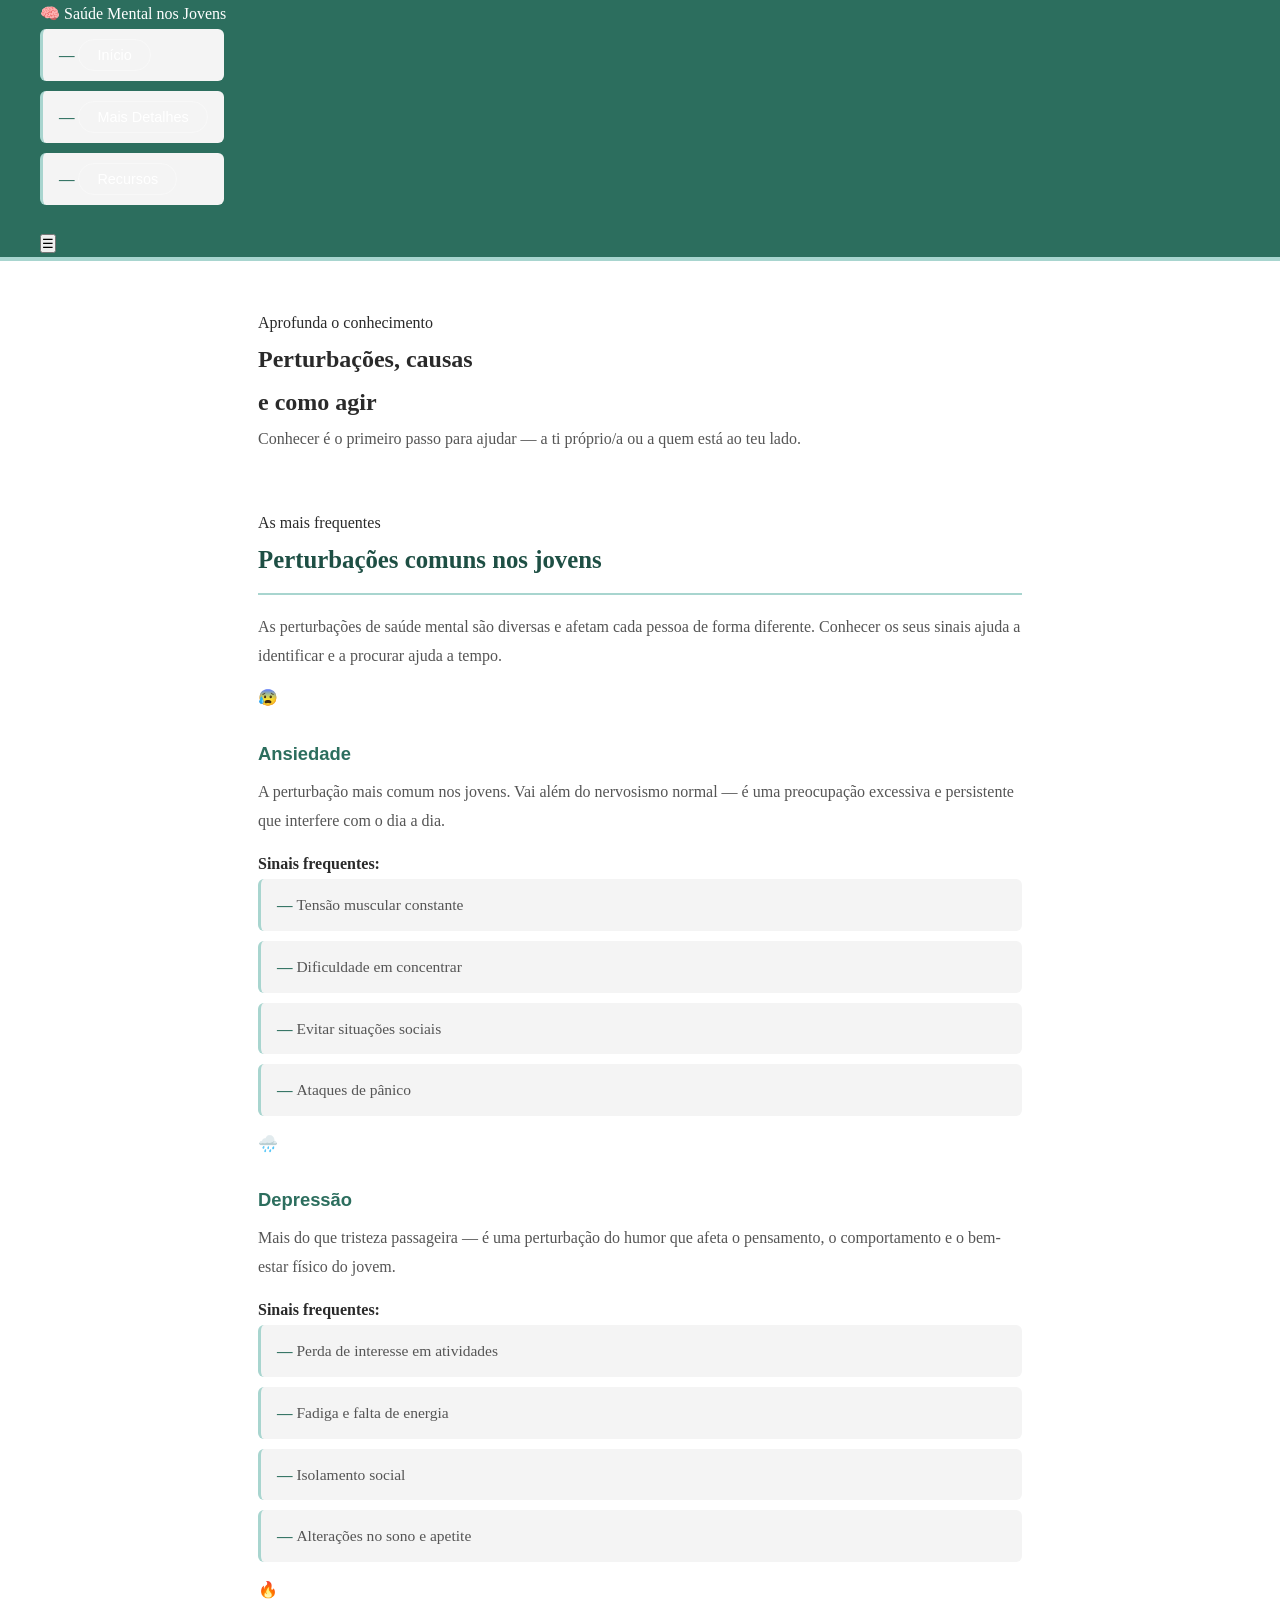
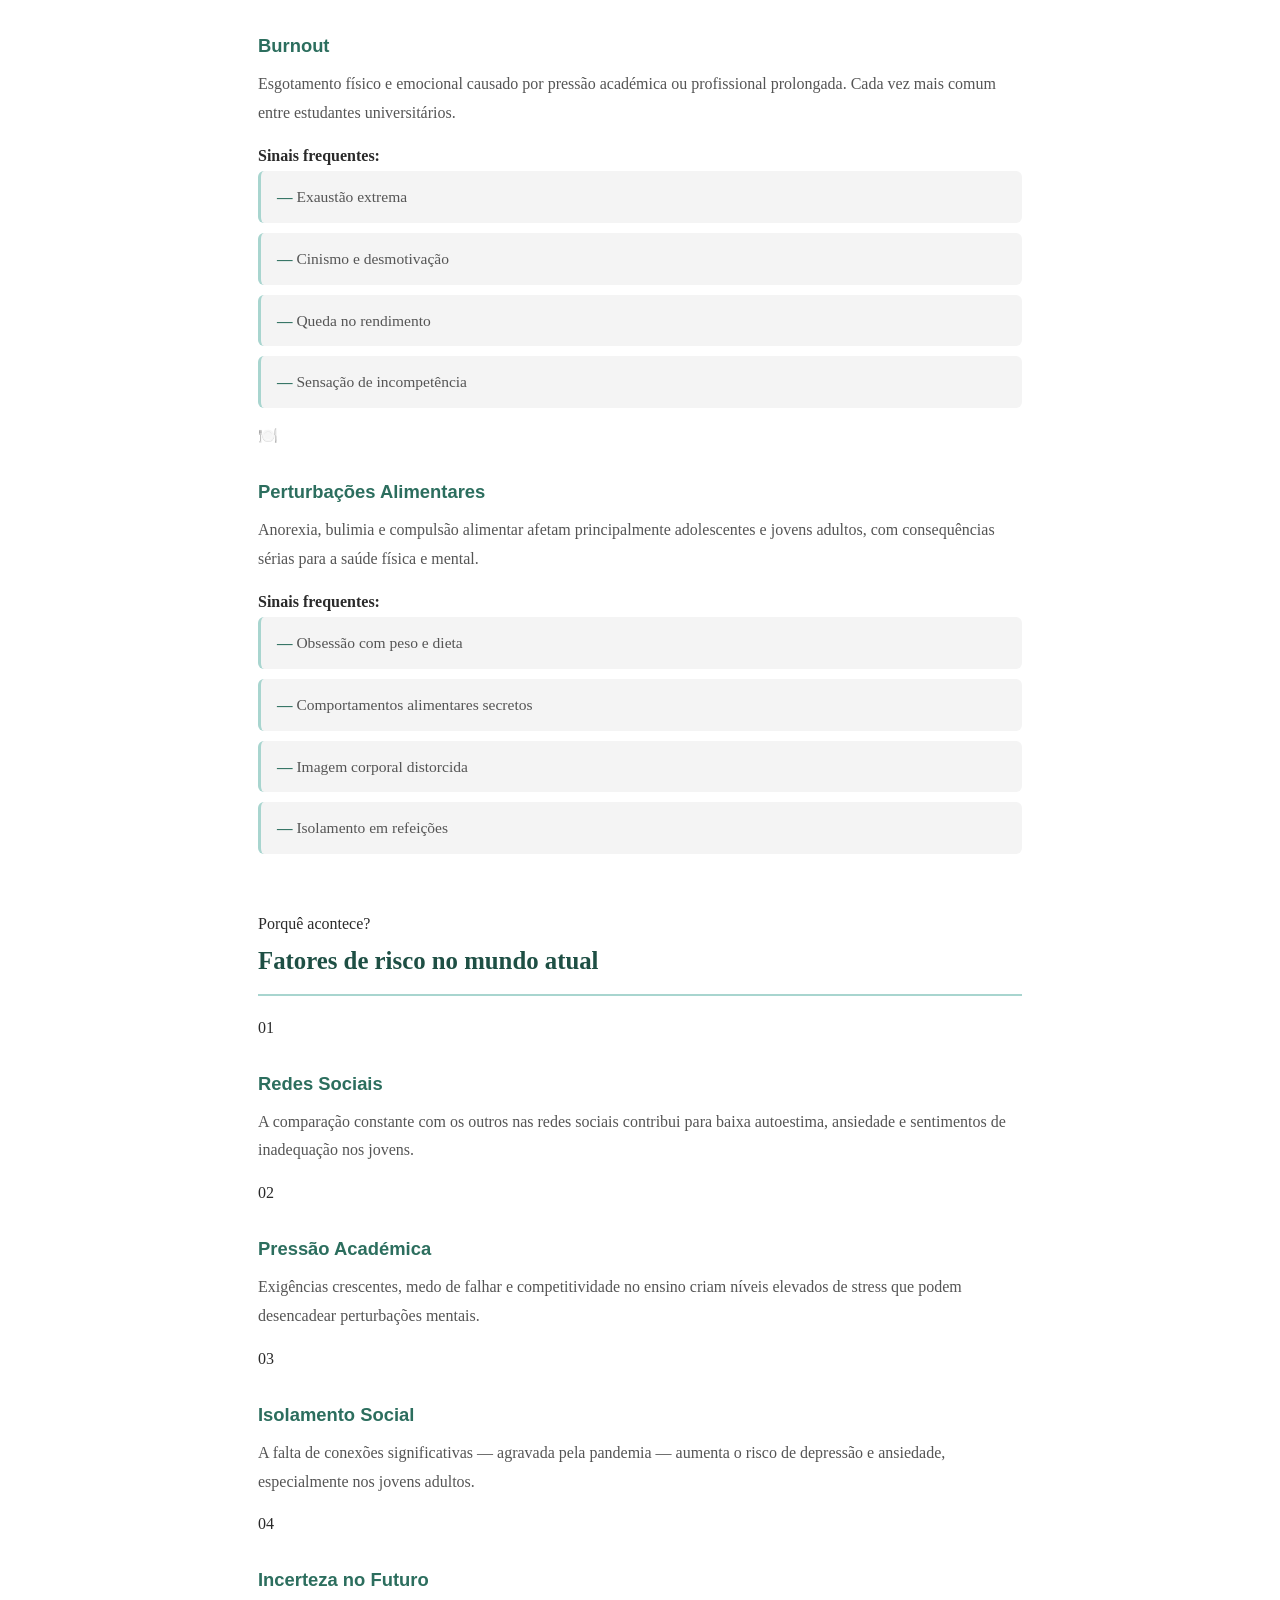
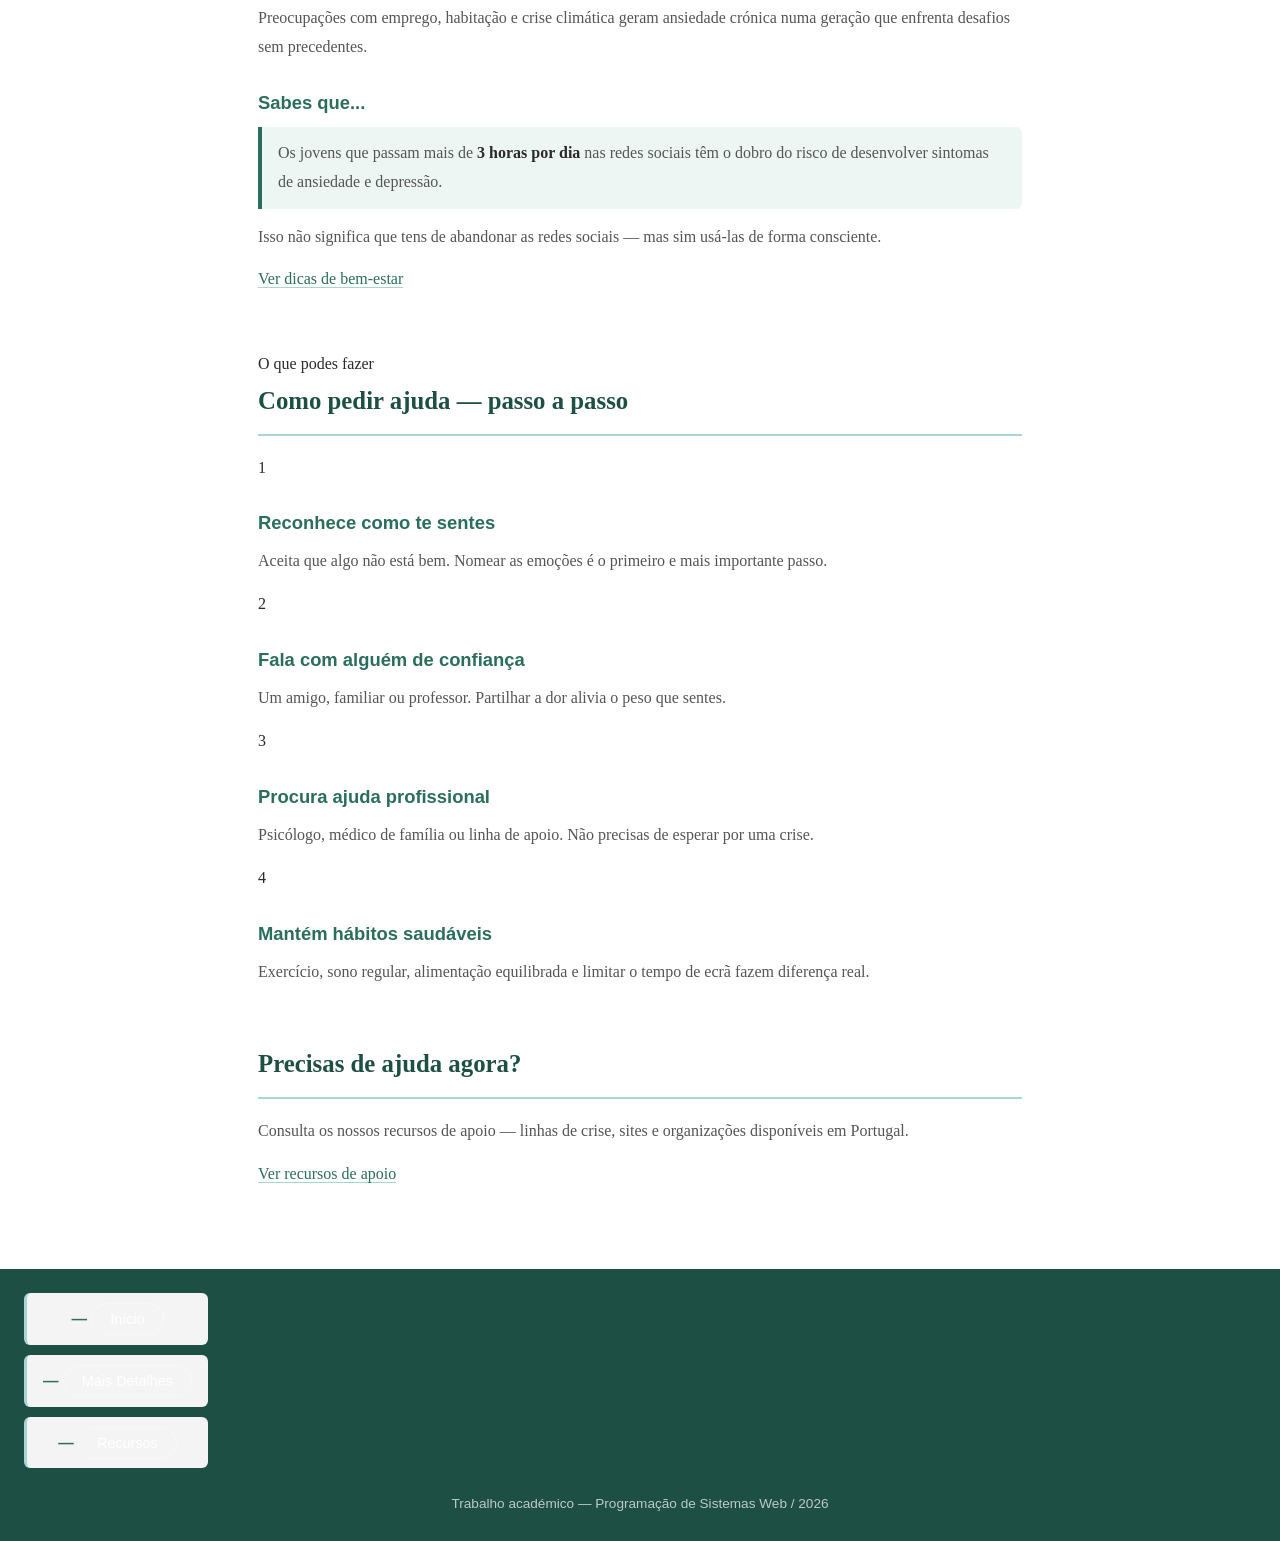
==== detalhes.html @ 5f9db258 "detalhes.html" ====
<!DOCTYPE html>
<html lang="pt">
<head>
    <meta charset="UTF-8">
    <meta name="viewport" content="width=device-width, initial-scale=1.0">
    <title>Mais Detalhes | Mente em Foco</title>
    <link rel="stylesheet" href="style.css">
    <link href="https://fonts.googleapis.com/css2?family=Playfair+Display:wght@400;700;900&family=DM+Sans:wght@300;400;500;600&display=swap" rel="stylesheet">
</head>
<body>

    <!-- HEADER / NAV -->
    <header class="site-header">
        <div class="container nav-container">
            <div class="logo">
                <span class="logo-text">🧠 Saúde Mental nos Jovens</span>
            </div>
            <nav aria-label="Navegação principal">
                <ul class="nav-links">
                    <li><a href="index.html">Início</a></li>
                    <li><a href="detalhes.html" class="active">Mais Detalhes</a></li>
                    <li><a href="recursos.html">Recursos</a></li>
                </ul>
            </nav>
            <button class="menu-toggle" aria-label="Abrir menu" onclick="toggleMenu()">☰</button>
        </div>
    </header>

    <main>

        <!-- PAGE HERO -->
        <section class="page-hero" aria-label="Cabeçalho da página">
            <div class="container">
                <span class="section-label light">Aprofunda o conhecimento</span>
                <h1>Perturbações, causas<br>e como agir</h1>
                <p class="page-hero-sub">Conhecer é o primeiro passo para ajudar — a ti próprio/a ou a quem está ao teu lado.</p>
            </div>
        </section>

        <!-- PERTURBAÇÕES MAIS COMUNS -->
        <section class="section-disturbios" aria-labelledby="dist-title">
            <div class="container">
                <span class="section-label">As mais frequentes</span>
                <h2 id="dist-title">Perturbações comuns nos jovens</h2>
                <p class="section-intro-text">
                    As perturbações de saúde mental são diversas e afetam cada pessoa de forma diferente. 
                    Conhecer os seus sinais ajuda a identificar e a procurar ajuda a tempo.
                </p>

                <!-- Grid de perturbações -->
                <div class="disturbios-grid">

                    <article class="disturbio-card" aria-label="Ansiedade">
                        <div class="disturbio-icon">😰</div>
                        <h3>Ansiedade</h3>
                        <p>
                            A perturbação mais comum nos jovens. Vai além do nervosismo normal — é uma preocupação 
                            excessiva e persistente que interfere com o dia a dia.
                        </p>
                        <div class="sinais">
                            <strong>Sinais frequentes:</strong>
                            <ul>
                                <li>Tensão muscular constante</li>
                                <li>Dificuldade em concentrar</li>
                                <li>Evitar situações sociais</li>
                                <li>Ataques de pânico</li>
                            </ul>
                        </div>
                    </article>

                    <article class="disturbio-card" aria-label="Depressão">
                        <div class="disturbio-icon">🌧️</div>
                        <h3>Depressão</h3>
                        <p>
                            Mais do que tristeza passageira — é uma perturbação do humor que afeta o pensamento, 
                            o comportamento e o bem-estar físico do jovem.
                        </p>
                        <div class="sinais">
                            <strong>Sinais frequentes:</strong>
                            <ul>
                                <li>Perda de interesse em atividades</li>
                                <li>Fadiga e falta de energia</li>
                                <li>Isolamento social</li>
                                <li>Alterações no sono e apetite</li>
                            </ul>
                        </div>
                    </article>

                    <article class="disturbio-card" aria-label="Burnout">
                        <div class="disturbio-icon">🔥</div>
                        <h3>Burnout</h3>
                        <p>
                            Esgotamento físico e emocional causado por pressão académica ou profissional prolongada. 
                            Cada vez mais comum entre estudantes universitários.
                        </p>
                        <div class="sinais">
                            <strong>Sinais frequentes:</strong>
                            <ul>
                                <li>Exaustão extrema</li>
                                <li>Cinismo e desmotivação</li>
                                <li>Queda no rendimento</li>
                                <li>Sensação de incompetência</li>
                            </ul>
                        </div>
                    </article>

                    <article class="disturbio-card" aria-label="Perturbação Alimentar">
                        <div class="disturbio-icon">🍽️</div>
                        <h3>Perturbações Alimentares</h3>
                        <p>
                            Anorexia, bulimia e compulsão alimentar afetam principalmente adolescentes e jovens adultos, 
                            com consequências sérias para a saúde física e mental.
                        </p>
                        <div class="sinais">
                            <strong>Sinais frequentes:</strong>
                            <ul>
                                <li>Obsessão com peso e dieta</li>
                                <li>Comportamentos alimentares secretos</li>
                                <li>Imagem corporal distorcida</li>
                                <li>Isolamento em refeições</li>
                            </ul>
                        </div>
                    </article>

                </div>
            </div>
        </section>

        <!-- FATORES DE RISCO -->
        <section class="section-fatores" aria-labelledby="fat-title">
            <div class="container">
                <span class="section-label">Porquê acontece?</span>
                <h2 id="fat-title">Fatores de risco no mundo atual</h2>
                <div class="fatores-layout">

                    <!-- Lista de fatores -->
                    <div class="fatores-lista">
                        <div class="fator-item">
                            <span class="fator-num">01</span>
                            <div>
                                <h3>Redes Sociais</h3>
                                <p>A comparação constante com os outros nas redes sociais contribui para baixa autoestima, 
                                ansiedade e sentimentos de inadequação nos jovens.</p>
                            </div>
                        </div>
                        <div class="fator-item">
                            <span class="fator-num">02</span>
                            <div>
                                <h3>Pressão Académica</h3>
                                <p>Exigências crescentes, medo de falhar e competitividade no ensino criam níveis elevados 
                                de stress que podem desencadear perturbações mentais.</p>
                            </div>
                        </div>
                        <div class="fator-item">
                            <span class="fator-num">03</span>
                            <div>
                                <h3>Isolamento Social</h3>
                                <p>A falta de conexões significativas — agravada pela pandemia — aumenta o risco de 
                                depressão e ansiedade, especialmente nos jovens adultos.</p>
                            </div>
                        </div>
                        <div class="fator-item">
                            <span class="fator-num">04</span>
                            <div>
                                <h3>Incerteza no Futuro</h3>
                                <p>Preocupações com emprego, habitação e crise climática geram ansiedade crónica 
                                numa geração que enfrenta desafios sem precedentes.</p>
                            </div>
                        </div>
                    </div>

                    <!-- Caixa de destaque -->
                    <aside class="fatores-aside">
                        <h3>Sabes que...</h3>
                        <p>Os jovens que passam mais de <strong>3 horas por dia</strong> nas redes sociais têm o 
                        dobro do risco de desenvolver sintomas de ansiedade e depressão.</p>
                        <p>Isso não significa que tens de abandonar as redes sociais — mas sim usá-las de forma consciente.</p>
                        <a href="recursos.html" class="btn btn-primary">Ver dicas de bem-estar</a>
                    </aside>

                </div>
            </div>
        </section>

        <!-- COMO PEDIR AJUDA -->
        <section class="section-ajuda" aria-labelledby="ajuda-title">
            <div class="container">
                <span class="section-label light">O que podes fazer</span>
                <h2 id="ajuda-title">Como pedir ajuda — passo a passo</h2>
                <div class="passos-grid">
                    <div class="passo">
                        <span class="passo-num">1</span>
                        <h3>Reconhece como te sentes</h3>
                        <p>Aceita que algo não está bem. Nomear as emoções é o primeiro e mais importante passo.</p>
                    </div>
                    <div class="passo">
                        <span class="passo-num">2</span>
                        <h3>Fala com alguém de confiança</h3>
                        <p>Um amigo, familiar ou professor. Partilhar a dor alivia o peso que sentes.</p>
                    </div>
                    <div class="passo">
                        <span class="passo-num">3</span>
                        <h3>Procura ajuda profissional</h3>
                        <p>Psicólogo, médico de família ou linha de apoio. Não precisas de esperar por uma crise.</p>
                    </div>
                    <div class="passo">
                        <span class="passo-num">4</span>
                        <h3>Mantém hábitos saudáveis</h3>
                        <p>Exercício, sono regular, alimentação equilibrada e limitar o tempo de ecrã fazem diferença real.</p>
                    </div>
                </div>
            </div>
        </section>

        <!-- CTA -->
        <section class="section-cta" aria-label="Chamada à ação">
            <div class="container cta-content">
                <h2>Precisas de ajuda agora?</h2>
                <p>Consulta os nossos recursos de apoio — linhas de crise, sites e organizações disponíveis em Portugal.</p>
                <a href="recursos.html" class="btn btn-primary">Ver recursos de apoio</a>
            </div>
        </section>

    </main>

    <!-- FOOTER -->
    <footer class="site-footer">
        <div class="container footer-inner">
            <nav aria-label="Links do rodapé">
                <ul class="footer-links">
                    <li><a href="index.html">Início</a></li>
                    <li><a href="detalhes.html">Mais Detalhes</a></li>
                    <li><a href="recursos.html">Recursos</a></li>
                </ul>
            </nav>
            <p class="footer-note">Trabalho académico — Programação de Sistemas Web / 2026</p>
        </div>
    </footer>

    <script>
        function toggleMenu() {
            const nav = document.querySelector('.nav-links');
            nav.classList.toggle('open');
        }
    </script>

</body>
</html>
---- style.css ----
/* Saúde Mental nos Jovens — style.css */

/* Variáveis de cor */
:root {
    --verde: #2c6e5e;
    --verde-escuro: #1e4f44;
    --verde-claro: #a8d5cf;
    --verde-fundo: #eef6f4;
    --texto: #2a2a2a;
    --texto-suave: #555555;
    --branco: #ffffff;
    --cinza-claro: #f4f4f4;
    --borda: #d8ebe8;
}

/* Reset básico */
* {
    margin: 0;
    padding: 0;
    box-sizing: border-box;
}

body {
    font-family: Georgia, 'Times New Roman', serif;
    font-size: 16px;
    line-height: 1.8;
    color: var(--texto);
    background-color: var(--branco);
}

/* ---- HEADER ---- */
header {
    background-color: var(--verde);
    color: var(--branco);
    padding: 0 40px;
    border-bottom: 4px solid var(--verde-claro);
    display: flex;
    align-items: center;
    justify-content: space-between;
    min-height: 68px;
}

.nav-logo {
    font-size: 1.25rem;
    font-weight: bold;
    letter-spacing: -0.3px;
    color: var(--branco);
}

/* Navegação */
nav {
    display: flex;
    gap: 6px;
    flex-wrap: wrap;
}

nav a {
    color: var(--branco);
    text-decoration: none;
    font-family: Arial, sans-serif;
    font-size: 0.9rem;
    padding: 7px 18px;
    border-radius: 20px;
    border: 1px solid rgba(255, 255, 255, 0.35);
    transition: background-color 0.2s, border-color 0.2s;
}

nav a:hover {
    background-color: rgba(255, 255, 255, 0.2);
    border-color: rgba(255, 255, 255, 0.7);
}

nav a.ativo {
    background-color: rgba(255, 255, 255, 0.25);
    border-color: rgba(255, 255, 255, 0.8);
    font-weight: bold;
}

/* ---- MAIN ---- */
main {
    max-width: 820px;
    margin: 48px auto;
    padding: 0 28px;
}

/* ---- SECÇÕES ---- */
section {
    margin-bottom: 56px;
}

section h2 {
    font-size: 1.55rem;
    color: var(--verde-escuro);
    margin-bottom: 18px;
    padding-bottom: 10px;
    border-bottom: 2px solid var(--verde-claro);
}

section h3 {
    font-size: 1.15rem;
    color: var(--verde);
    margin-top: 24px;
    margin-bottom: 8px;
    font-family: Arial, sans-serif;
}

section p {
    margin-bottom: 14px;
    color: var(--texto-suave);
}

section p strong {
    color: var(--texto);
}

/* Caixa de destaque para parágrafos com estatísticas */
section p:has(strong) {
    background-color: var(--verde-fundo);
    border-left: 4px solid var(--verde);
    padding: 12px 16px;
    border-radius: 0 6px 6px 0;
}

/* Listas */
ul, ol {
    margin-left: 0;
    margin-bottom: 14px;
    padding-left: 0;
    list-style: none;
}

ul li, ol li {
    margin-bottom: 10px;
    color: var(--texto-suave);
    padding: 12px 16px;
    background-color: var(--cinza-claro);
    border-radius: 6px;
    border-left: 3px solid var(--verde-claro);
    font-size: 0.97rem;
}

ol {
    counter-reset: lista;
}

ol li {
    counter-increment: lista;
    border-left-color: var(--verde);
}

ol li::before {
    content: counter(lista) ".";
    font-weight: bold;
    color: var(--verde);
    margin-right: 8px;
    font-family: Arial, sans-serif;
}

ul li::before {
    content: "— ";
    color: var(--verde);
    font-weight: bold;
}

/* Links */
a {
    color: var(--verde);
    text-decoration: none;
    border-bottom: 1px solid var(--verde-claro);
    transition: border-color 0.2s, color 0.2s;
}

a:hover {
    color: var(--verde-escuro);
    border-bottom-color: var(--verde);
}

/* ---- FOOTER ---- */
footer {
    background-color: var(--verde-escuro);
    color: rgba(255, 255, 255, 0.7);
    text-align: center;
    padding: 24px;
    font-family: Arial, sans-serif;
    font-size: 0.85rem;
    margin-top: 80px;
}

/* ---- RESPONSIVIDADE ---- */

@media (max-width: 768px) {
    header {
        padding: 24px 24px 20px;
    }
    header h1 {
        font-size: 1.5rem;
    }
    main {
        margin: 32px auto;
    }
    section h2 {
        font-size: 1.35rem;
    }
}

@media (max-width: 480px) {
    header {
        padding: 18px 16px;
    }
    header h1 {
        font-size: 1.3rem;
        margin-bottom: 12px;
    }
    nav a {
        font-size: 0.82rem;
        padding: 6px 12px;
    }
    main {
        padding: 0 16px;
        margin: 24px auto;
    }
    section h2 {
        font-size: 1.2rem;
    }
}
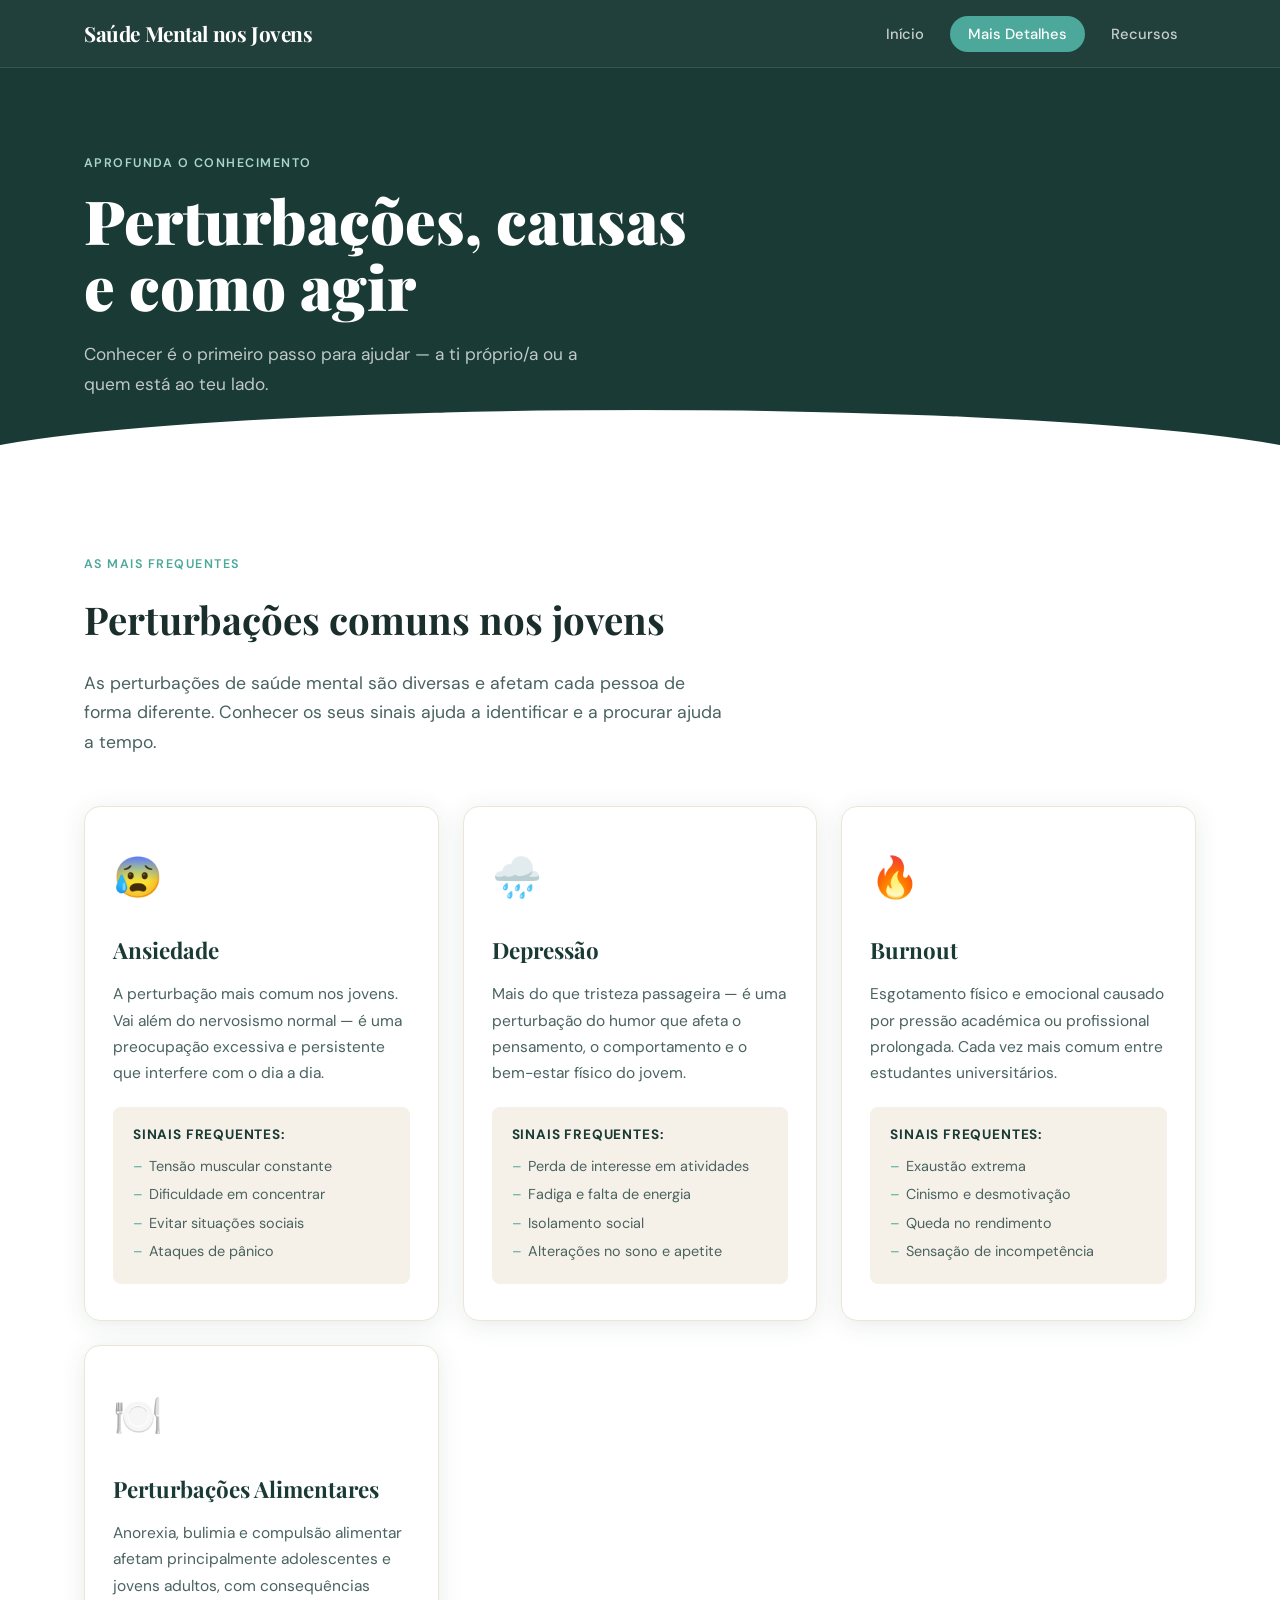
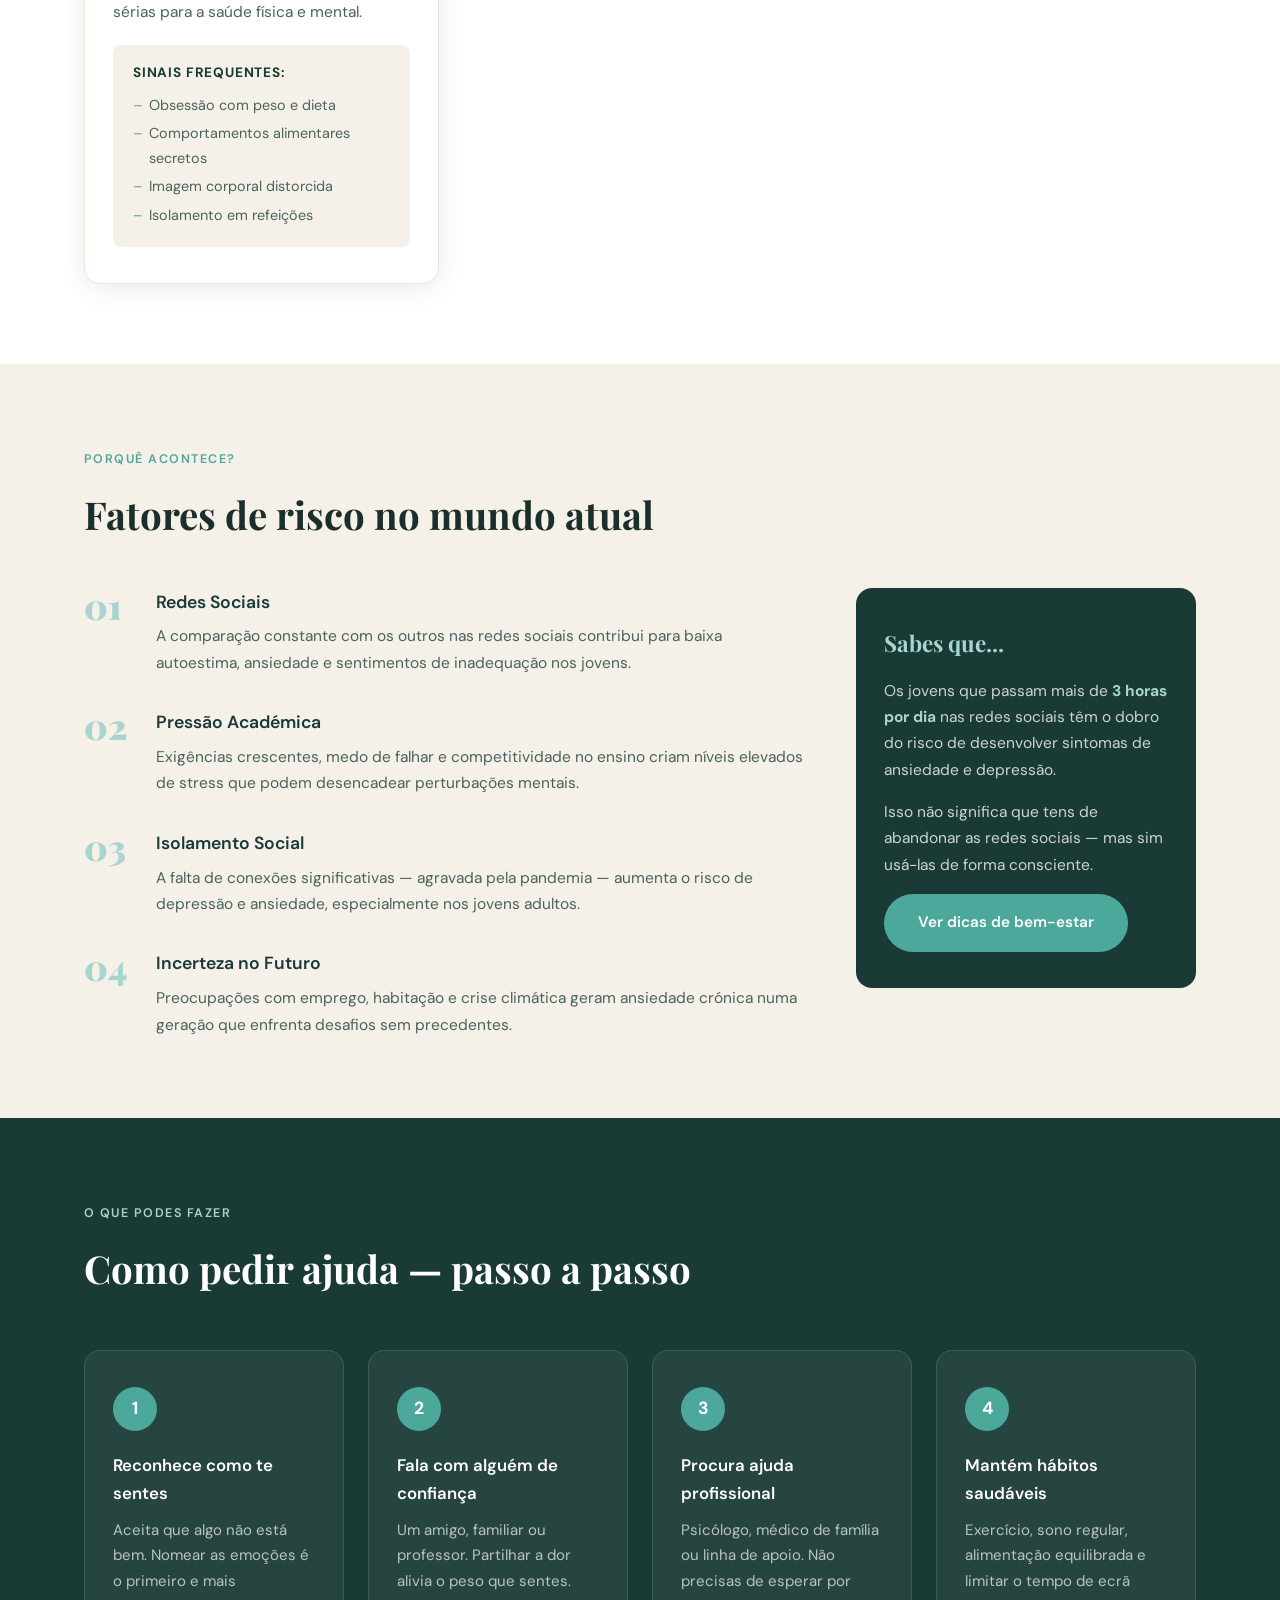
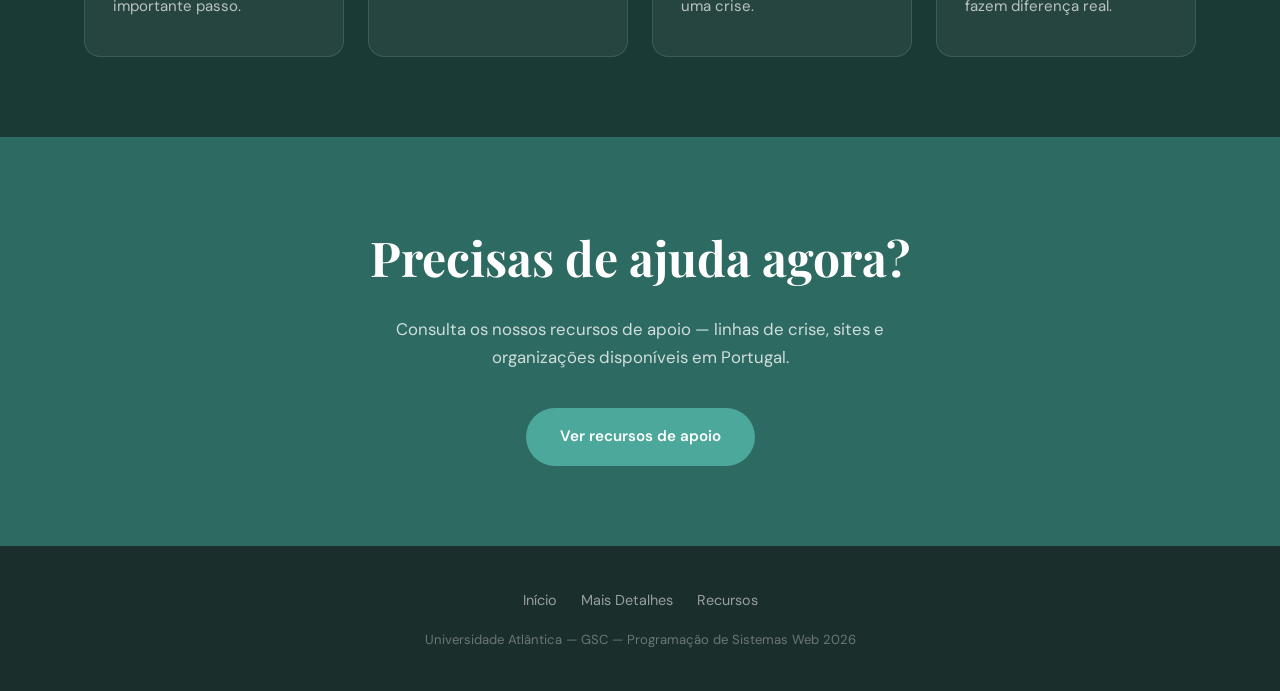
==== commit 43a6caeb: "detalhes.html" ====
--- a/detalhes.html
+++ b/detalhes.html
@@ -3,7 +3,7 @@
 <head>
     <meta charset="UTF-8">
     <meta name="viewport" content="width=device-width, initial-scale=1.0">
-    <title>Mais Detalhes | Mente em Foco</title>
+    <title>Mais Detalhes | Saúde Mental nos Jovens</title>
     <link rel="stylesheet" href="style.css">
     <link href="https://fonts.googleapis.com/css2?family=Playfair+Display:wght@400;700;900&family=DM+Sans:wght@300;400;500;600&display=swap" rel="stylesheet">
 </head>
@@ -13,7 +13,7 @@
     <header class="site-header">
         <div class="container nav-container">
             <div class="logo">
-                <span class="logo-text">🧠 Saúde Mental nos Jovens</span>
+                <span class="logo-text">Saúde Mental nos Jovens</span>
             </div>
             <nav aria-label="Navegação principal">
                 <ul class="nav-links">
@@ -53,10 +53,7 @@
                     <article class="disturbio-card" aria-label="Ansiedade">
                         <div class="disturbio-icon">😰</div>
                         <h3>Ansiedade</h3>
-                        <p>
-                            A perturbação mais comum nos jovens. Vai além do nervosismo normal — é uma preocupação 
-                            excessiva e persistente que interfere com o dia a dia.
-                        </p>
+                        <p>A perturbação mais comum nos jovens. Vai além do nervosismo normal — é uma preocupação excessiva e persistente que interfere com o dia a dia.</p>
                         <div class="sinais">
                             <strong>Sinais frequentes:</strong>
                             <ul>
@@ -71,10 +68,7 @@
                     <article class="disturbio-card" aria-label="Depressão">
                         <div class="disturbio-icon">🌧️</div>
                         <h3>Depressão</h3>
-                        <p>
-                            Mais do que tristeza passageira — é uma perturbação do humor que afeta o pensamento, 
-                            o comportamento e o bem-estar físico do jovem.
-                        </p>
+                        <p>Mais do que tristeza passageira — é uma perturbação do humor que afeta o pensamento, o comportamento e o bem-estar físico do jovem.</p>
                         <div class="sinais">
                             <strong>Sinais frequentes:</strong>
                             <ul>
@@ -89,10 +83,7 @@
                     <article class="disturbio-card" aria-label="Burnout">
                         <div class="disturbio-icon">🔥</div>
                         <h3>Burnout</h3>
-                        <p>
-                            Esgotamento físico e emocional causado por pressão académica ou profissional prolongada. 
-                            Cada vez mais comum entre estudantes universitários.
-                        </p>
+                        <p>Esgotamento físico e emocional causado por pressão académica ou profissional prolongada. Cada vez mais comum entre estudantes universitários.</p>
                         <div class="sinais">
                             <strong>Sinais frequentes:</strong>
                             <ul>
@@ -107,10 +98,7 @@
                     <article class="disturbio-card" aria-label="Perturbação Alimentar">
                         <div class="disturbio-icon">🍽️</div>
                         <h3>Perturbações Alimentares</h3>
-                        <p>
-                            Anorexia, bulimia e compulsão alimentar afetam principalmente adolescentes e jovens adultos, 
-                            com consequências sérias para a saúde física e mental.
-                        </p>
+                        <p>Anorexia, bulimia e compulsão alimentar afetam principalmente adolescentes e jovens adultos, com consequências sérias para a saúde física e mental.</p>
                         <div class="sinais">
                             <strong>Sinais frequentes:</strong>
                             <ul>
@@ -233,7 +221,7 @@
                     <li><a href="recursos.html">Recursos</a></li>
                 </ul>
             </nav>
-            <p class="footer-note">Trabalho académico — Programação de Sistemas Web / 2026</p>
+            <p class="footer-note">Universidade Atlântica — GSC — Programação de Sistemas Web 2026</p>
         </div>
     </footer>
 
--- a/style.css
+++ b/style.css
@@ -1,225 +1,1259 @@
-/* Saúde Mental nos Jovens — style.css */
-
-/* Variáveis de cor */
+/* ============================================
+   MENTE EM FOCO — style.css
+   Tema: Saúde Mental nos Jovens
+   Paleta: Verde-azulado escuro + bege cálido + verde menta
+   Tipografia: Playfair Display + DM Sans
+   ============================================ */
+
+/* ---- VARIÁVEIS CSS ---- */
 :root {
-    --verde: #2c6e5e;
-    --verde-escuro: #1e4f44;
-    --verde-claro: #a8d5cf;
-    --verde-fundo: #eef6f4;
-    --texto: #2a2a2a;
-    --texto-suave: #555555;
+    --verde-escuro: #1a3a35;
+    --verde-medio: #2d6a62;
+    --verde-claro: #4ca89a;
+    --menta: #a8d5cf;
+    --bege: #f5f0e8;
+    --bege-escuro: #ede6d8;
     --branco: #ffffff;
-    --cinza-claro: #f4f4f4;
-    --borda: #d8ebe8;
-}
-
-/* Reset básico */
-* {
+    --texto-escuro: #1a2e2c;
+    --texto-medio: #4a6360;
+    --texto-claro: #7a9e9b;
+    --urgente: #e85d4a;
+    --urgente-claro: #fff0ee;
+
+    --fonte-titulo: 'Playfair Display', Georgia, serif;
+    --fonte-corpo: 'DM Sans', sans-serif;
+
+    --sombra-card: 0 4px 24px rgba(26, 58, 53, 0.10);
+    --sombra-hover: 0 8px 40px rgba(26, 58, 53, 0.18);
+    --raio: 16px;
+    --raio-sm: 8px;
+
+    --max-width: 1160px;
+    --padding-section: 80px 0;
+}
+
+/* ---- RESET & BASE ---- */
+*, *::before, *::after {
+    box-sizing: border-box;
     margin: 0;
     padding: 0;
-    box-sizing: border-box;
+}
+
+html {
+    scroll-behavior: smooth;
 }
 
 body {
-    font-family: Georgia, 'Times New Roman', serif;
+    font-family: var(--fonte-corpo);
+    color: var(--texto-escuro);
+    background-color: var(--branco);
+    line-height: 1.7;
     font-size: 16px;
-    line-height: 1.8;
-    color: var(--texto);
-    background-color: var(--branco);
-}
-
-/* ---- HEADER ---- */
-header {
-    background-color: var(--verde);
-    color: var(--branco);
-    padding: 0 40px;
-    border-bottom: 4px solid var(--verde-claro);
+}
+
+img {
+    max-width: 100%;
+    display: block;
+}
+
+a {
+    color: inherit;
+    text-decoration: none;
+}
+
+ul {
+    list-style: none;
+}
+
+/* ---- UTILITÁRIOS ---- */
+.container {
+    max-width: var(--max-width);
+    margin: 0 auto;
+    padding: 0 24px;
+}
+
+.section-label {
+    display: inline-block;
+    font-size: 0.78rem;
+    font-weight: 600;
+    letter-spacing: 0.12em;
+    text-transform: uppercase;
+    color: var(--verde-claro);
+    margin-bottom: 12px;
+}
+
+.section-label.light {
+    color: var(--menta);
+}
+
+.section-label.urgente {
+    color: var(--urgente);
+}
+
+.section-intro-text {
+    font-size: 1.1rem;
+    color: var(--texto-medio);
+    max-width: 640px;
+    margin-bottom: 48px;
+}
+
+/* ---- BOTÕES ---- */
+.btn {
+    display: inline-block;
+    padding: 14px 32px;
+    border-radius: 50px;
+    font-family: var(--fonte-corpo);
+    font-size: 0.95rem;
+    font-weight: 600;
+    cursor: pointer;
+    transition: all 0.25s ease;
+    border: 2px solid transparent;
+}
+
+.btn-primary {
+    background: var(--verde-claro);
+    color: var(--branco);
+}
+
+.btn-primary:hover {
+    background: var(--verde-medio);
+    transform: translateY(-2px);
+    box-shadow: 0 6px 20px rgba(76, 168, 154, 0.35);
+}
+
+.btn-secondary {
+    background: rgba(255,255,255,0.15);
+    color: var(--branco);
+    border-color: rgba(255,255,255,0.5);
+    backdrop-filter: blur(8px);
+}
+
+.btn-secondary:hover {
+    background: rgba(255,255,255,0.25);
+    transform: translateY(-2px);
+}
+
+.btn-outline {
+    background: transparent;
+    color: var(--verde-escuro);
+    border-color: var(--verde-claro);
+}
+
+.btn-outline:hover {
+    background: var(--verde-claro);
+    color: var(--branco);
+    transform: translateY(-2px);
+}
+
+/* ============================================
+   HEADER & NAV
+   ============================================ */
+.site-header {
+    position: sticky;
+    top: 0;
+    z-index: 100;
+    background: rgba(26, 58, 53, 0.97);
+    backdrop-filter: blur(10px);
+    border-bottom: 1px solid rgba(168, 213, 207, 0.15);
+}
+
+.nav-container {
     display: flex;
     align-items: center;
     justify-content: space-between;
-    min-height: 68px;
-}
-
-.nav-logo {
-    font-size: 1.25rem;
-    font-weight: bold;
-    letter-spacing: -0.3px;
-    color: var(--branco);
+    padding-top: 16px;
+    padding-bottom: 16px;
+}
+
+.logo {
+    display: flex;
+    align-items: center;
+    gap: 10px;
+}
+
+.logo-text {
+    font-family: var(--fonte-titulo);
+    font-size: 1.3rem;
+    font-weight: 700;
+    color: var(--branco);
+    letter-spacing: -0.02em;
 }
 
 /* Navegação */
-nav {
-    display: flex;
-    gap: 6px;
+.nav-links {
+    display: flex;
+    gap: 8px;
+    align-items: center;
+}
+
+.nav-links a {
+    color: rgba(255,255,255,0.75);
+    font-size: 0.92rem;
+    font-weight: 500;
+    padding: 8px 18px;
+    border-radius: 50px;
+    transition: all 0.2s;
+}
+
+.nav-links a:hover,
+.nav-links a.active {
+    color: var(--branco);
+    background: rgba(76, 168, 154, 0.25);
+}
+
+.nav-links a.active {
+    background: var(--verde-claro);
+    color: var(--branco);
+}
+
+/* Menu toggle (mobile) */
+.menu-toggle {
+    display: none;
+    background: none;
+    border: none;
+    color: var(--branco);
+    font-size: 1.5rem;
+    cursor: pointer;
+}
+
+/* ============================================
+   HERO — PÁGINA INICIAL
+   ============================================ */
+.hero {
+    position: relative;
+    min-height: 92vh;
+    display: flex;
+    align-items: center;
+    overflow: hidden;
+    background: var(--verde-escuro);
+}
+
+/* Fundo com gradiente e padrão */
+.hero-bg {
+    position: absolute;
+    inset: 0;
+    background: var(--verde-escuro);
+}
+
+/* Forma decorativa */
+.hero-shape {
+    position: absolute;
+    right: -120px;
+    top: 50%;
+    transform: translateY(-50%);
+    width: 600px;
+    height: 600px;
+    border-radius: 50%;
+    border: 80px solid rgba(76, 168, 154, 0.12);
+    pointer-events: none;
+}
+
+.hero-content {
+    position: relative;
+    z-index: 2;
+    max-width: 680px;
+    padding-top: 60px;
+    padding-bottom: 60px;
+    animation: fadeInUp 0.8s ease both;
+}
+
+.hero-tag {
+    font-size: 0.82rem;
+    font-weight: 600;
+    letter-spacing: 0.12em;
+    text-transform: uppercase;
+    color: var(--menta);
+    margin-bottom: 20px;
+}
+
+.hero-title {
+    font-family: var(--fonte-titulo);
+    font-size: clamp(3rem, 7vw, 5.5rem);
+    font-weight: 900;
+    color: var(--branco);
+    line-height: 1.05;
+    margin-bottom: 24px;
+}
+
+.hero-title em {
+    font-style: italic;
+    color: var(--menta);
+}
+
+.hero-subtitle {
+    font-size: 1.15rem;
+    color: rgba(255,255,255,0.75);
+    max-width: 500px;
+    margin-bottom: 40px;
+    line-height: 1.7;
+}
+
+.hero-actions {
+    display: flex;
+    gap: 16px;
     flex-wrap: wrap;
 }
 
-nav a {
-    color: var(--branco);
-    text-decoration: none;
-    font-family: Arial, sans-serif;
+/* ============================================
+   PAGE HERO (detalhes & recursos)
+   ============================================ */
+.page-hero {
+    background: var(--verde-escuro);
+    padding: 80px 0 70px;
+    position: relative;
+    overflow: hidden;
+}
+
+.page-hero::after {
+    content: '';
+    position: absolute;
+    bottom: -1px;
+    left: 0;
+    right: 0;
+    height: 60px;
+    background: var(--branco);
+    clip-path: ellipse(55% 100% at 50% 100%);
+}
+
+.page-hero h1 {
+    font-family: var(--fonte-titulo);
+    font-size: clamp(2.2rem, 5vw, 3.8rem);
+    font-weight: 900;
+    color: var(--branco);
+    line-height: 1.1;
+    margin-bottom: 20px;
+    animation: fadeInUp 0.7s ease both;
+}
+
+.page-hero-sub {
+    font-size: 1.08rem;
+    color: rgba(255,255,255,0.72);
+    max-width: 540px;
+    animation: fadeInUp 0.7s 0.15s ease both;
+}
+
+/* ============================================
+   SECÇÃO — O QUE É
+   ============================================ */
+.section-intro {
+    padding: var(--padding-section);
+    background: var(--branco);
+}
+
+.two-col {
+    display: grid;
+    grid-template-columns: 1fr 360px;
+    gap: 64px;
+    align-items: center;
+}
+
+.col-text h2 {
+    font-family: var(--fonte-titulo);
+    font-size: clamp(1.8rem, 3vw, 2.6rem);
+    font-weight: 700;
+    line-height: 1.2;
+    margin-bottom: 20px;
+    color: var(--texto-escuro);
+}
+
+.col-text p {
+    color: var(--texto-medio);
+    margin-bottom: 16px;
+    font-size: 1.02rem;
+}
+
+/* Cartão de estatística */
+.stat-card {
+    background: var(--verde-escuro);
+    color: var(--branco);
+    border-radius: var(--raio);
+    padding: 48px 36px;
+    text-align: center;
+    position: relative;
+    overflow: hidden;
+}
+
+.stat-card::before {
+    content: '';
+    position: absolute;
+    top: -40px;
+    right: -40px;
+    width: 150px;
+    height: 150px;
+    border-radius: 50%;
+    background: rgba(76, 168, 154, 0.15);
+}
+
+.stat-number {
+    display: block;
+    font-family: var(--fonte-titulo);
+    font-size: 4.5rem;
+    font-weight: 900;
+    color: var(--menta);
+    line-height: 1;
+    margin-bottom: 12px;
+}
+
+.stat-desc {
+    display: block;
+    font-size: 1rem;
+    color: rgba(255,255,255,0.8);
+    margin-bottom: 16px;
+}
+
+.stat-source {
+    display: block;
+    font-size: 0.8rem;
+    color: var(--texto-claro);
+    font-style: italic;
+}
+
+/* ============================================
+   SECÇÃO — ESTATÍSTICAS
+   ============================================ */
+.section-stats {
+    padding: var(--padding-section);
+    background: var(--verde-escuro);
+    color: var(--branco);
+}
+
+.section-stats h2 {
+    font-family: var(--fonte-titulo);
+    font-size: clamp(1.8rem, 3vw, 2.6rem);
+    font-weight: 700;
+    color: var(--branco);
+    margin-bottom: 48px;
+}
+
+.stats-grid {
+    display: grid;
+    grid-template-columns: repeat(auto-fit, minmax(220px, 1fr));
+    gap: 24px;
+}
+
+.stat-item {
+    background: rgba(255,255,255,0.06);
+    border: 1px solid rgba(168, 213, 207, 0.15);
+    border-radius: var(--raio);
+    padding: 36px 28px;
+    transition: transform 0.2s, background 0.2s;
+}
+
+.stat-item:hover {
+    transform: translateY(-4px);
+    background: rgba(76, 168, 154, 0.12);
+}
+
+.stat-big {
+    display: block;
+    font-family: var(--fonte-titulo);
+    font-size: 3rem;
+    font-weight: 900;
+    color: var(--menta);
+    margin-bottom: 12px;
+}
+
+.stat-item p {
+    font-size: 0.95rem;
+    color: rgba(255,255,255,0.72);
+    line-height: 1.6;
+}
+
+/* ============================================
+   SECÇÃO — MITOS
+   ============================================ */
+.section-mitos {
+    padding: var(--padding-section);
+    background: var(--bege);
+}
+
+.section-mitos h2 {
+    font-family: var(--fonte-titulo);
+    font-size: clamp(1.8rem, 3vw, 2.6rem);
+    font-weight: 700;
+    margin-bottom: 40px;
+}
+
+.mitos-grid {
+    display: grid;
+    grid-template-columns: repeat(auto-fit, minmax(300px, 1fr));
+    gap: 24px;
+}
+
+.mito-card {
+    border-radius: var(--raio);
+    overflow: hidden;
+    box-shadow: var(--sombra-card);
+}
+
+.mito-top {
+    background: #fff0ee;
+    padding: 28px;
+}
+
+.mito-bottom {
+    background: #edf7f5;
+    padding: 28px;
+}
+
+.mito-top p, .mito-bottom p {
+    font-size: 0.98rem;
+    line-height: 1.6;
+    color: var(--texto-escuro);
+    margin-top: 12px;
+}
+
+.tag {
+    display: inline-block;
+    padding: 4px 14px;
+    border-radius: 50px;
+    font-size: 0.75rem;
+    font-weight: 700;
+    letter-spacing: 0.08em;
+    text-transform: uppercase;
+}
+
+.tag.mito {
+    background: var(--urgente);
+    color: var(--branco);
+}
+
+.tag.real {
+    background: var(--verde-claro);
+    color: var(--branco);
+}
+
+/* ============================================
+   CTA
+   ============================================ */
+.section-cta {
+    background: var(--verde-medio);
+    padding: 80px 0;
+}
+
+.cta-content {
+    text-align: center;
+    max-width: 600px;
+    margin: 0 auto;
+}
+
+.cta-content h2 {
+    font-family: var(--fonte-titulo);
+    font-size: clamp(1.8rem, 4vw, 3rem);
+    font-weight: 700;
+    color: var(--branco);
+    margin-bottom: 16px;
+}
+
+.cta-content p {
+    color: rgba(255,255,255,0.78);
+    margin-bottom: 36px;
+    font-size: 1.05rem;
+}
+
+.cta-buttons {
+    display: flex;
+    gap: 16px;
+    justify-content: center;
+    flex-wrap: wrap;
+}
+
+/* ============================================
+   PERTURBAÇÕES (detalhes.html)
+   ============================================ */
+.section-disturbios {
+    padding: var(--padding-section);
+    background: var(--branco);
+}
+
+.section-disturbios h2 {
+    font-family: var(--fonte-titulo);
+    font-size: clamp(1.8rem, 3vw, 2.6rem);
+    font-weight: 700;
+    margin-bottom: 16px;
+}
+
+.disturbios-grid {
+    display: grid;
+    grid-template-columns: repeat(auto-fit, minmax(280px, 1fr));
+    gap: 24px;
+}
+
+.disturbio-card {
+    background: var(--branco);
+    border: 1px solid var(--bege-escuro);
+    border-radius: var(--raio);
+    padding: 36px 28px;
+    box-shadow: var(--sombra-card);
+    transition: all 0.25s ease;
+}
+
+.disturbio-card:hover {
+    transform: translateY(-5px);
+    box-shadow: var(--sombra-hover);
+    border-color: var(--menta);
+}
+
+.disturbio-icon {
+    font-size: 2.5rem;
+    margin-bottom: 20px;
+}
+
+.disturbio-card h3 {
+    font-family: var(--fonte-titulo);
+    font-size: 1.4rem;
+    font-weight: 700;
+    margin-bottom: 12px;
+    color: var(--verde-escuro);
+}
+
+.disturbio-card > p {
+    font-size: 0.97rem;
+    color: var(--texto-medio);
+    margin-bottom: 20px;
+}
+
+.sinais {
+    background: var(--bege);
+    border-radius: var(--raio-sm);
+    padding: 16px 20px;
     font-size: 0.9rem;
-    padding: 7px 18px;
-    border-radius: 20px;
-    border: 1px solid rgba(255, 255, 255, 0.35);
-    transition: background-color 0.2s, border-color 0.2s;
-}
-
-nav a:hover {
-    background-color: rgba(255, 255, 255, 0.2);
-    border-color: rgba(255, 255, 255, 0.7);
-}
-
-nav a.ativo {
-    background-color: rgba(255, 255, 255, 0.25);
-    border-color: rgba(255, 255, 255, 0.8);
-    font-weight: bold;
-}
-
-/* ---- MAIN ---- */
-main {
-    max-width: 820px;
-    margin: 48px auto;
-    padding: 0 28px;
-}
-
-/* ---- SECÇÕES ---- */
-section {
-    margin-bottom: 56px;
-}
-
-section h2 {
-    font-size: 1.55rem;
+}
+
+.sinais strong {
+    display: block;
     color: var(--verde-escuro);
-    margin-bottom: 18px;
-    padding-bottom: 10px;
-    border-bottom: 2px solid var(--verde-claro);
-}
-
-section h3 {
-    font-size: 1.15rem;
-    color: var(--verde);
-    margin-top: 24px;
     margin-bottom: 8px;
-    font-family: Arial, sans-serif;
-}
-
-section p {
+    font-size: 0.85rem;
+    text-transform: uppercase;
+    letter-spacing: 0.06em;
+}
+
+.sinais li {
+    position: relative;
+    padding-left: 16px;
+    color: var(--texto-medio);
+    margin-bottom: 4px;
+}
+
+.sinais li::before {
+    content: '–';
+    position: absolute;
+    left: 0;
+    color: var(--verde-claro);
+}
+
+/* ============================================
+   FATORES DE RISCO
+   ============================================ */
+.section-fatores {
+    padding: var(--padding-section);
+    background: var(--bege);
+}
+
+.section-fatores h2 {
+    font-family: var(--fonte-titulo);
+    font-size: clamp(1.8rem, 3vw, 2.6rem);
+    font-weight: 700;
+    margin-bottom: 40px;
+}
+
+.fatores-layout {
+    display: grid;
+    grid-template-columns: 1fr 340px;
+    gap: 48px;
+    align-items: start;
+}
+
+.fatores-lista {
+    display: flex;
+    flex-direction: column;
+    gap: 32px;
+}
+
+.fator-item {
+    display: flex;
+    gap: 24px;
+    align-items: flex-start;
+}
+
+.fator-num {
+    font-family: var(--fonte-titulo);
+    font-size: 2.2rem;
+    font-weight: 900;
+    color: var(--menta);
+    line-height: 1;
+    min-width: 48px;
+}
+
+.fator-item h3 {
+    font-size: 1.1rem;
+    font-weight: 600;
+    color: var(--verde-escuro);
+    margin-bottom: 6px;
+}
+
+.fator-item p {
+    font-size: 0.97rem;
+    color: var(--texto-medio);
+}
+
+.fatores-aside {
+    background: var(--verde-escuro);
+    border-radius: var(--raio);
+    padding: 36px 28px;
+    color: var(--branco);
+    position: sticky;
+    top: 100px;
+}
+
+.fatores-aside h3 {
+    font-family: var(--fonte-titulo);
+    font-size: 1.4rem;
+    color: var(--menta);
+    margin-bottom: 16px;
+}
+
+.fatores-aside p {
+    font-size: 0.97rem;
+    color: rgba(255,255,255,0.78);
+    margin-bottom: 16px;
+}
+
+.fatores-aside strong {
+    color: var(--menta);
+}
+
+/* ============================================
+   COMO PEDIR AJUDA
+   ============================================ */
+.section-ajuda {
+    padding: var(--padding-section);
+    background: var(--verde-escuro);
+}
+
+.section-ajuda h2 {
+    font-family: var(--fonte-titulo);
+    font-size: clamp(1.8rem, 3vw, 2.6rem);
+    font-weight: 700;
+    color: var(--branco);
+    margin-bottom: 48px;
+}
+
+.passos-grid {
+    display: grid;
+    grid-template-columns: repeat(auto-fit, minmax(240px, 1fr));
+    gap: 24px;
+}
+
+.passo {
+    background: rgba(255,255,255,0.06);
+    border: 1px solid rgba(168,213,207,0.15);
+    border-radius: var(--raio);
+    padding: 36px 28px;
+    transition: background 0.2s;
+}
+
+.passo:hover {
+    background: rgba(76, 168, 154, 0.12);
+}
+
+.passo-num {
+    display: inline-flex;
+    align-items: center;
+    justify-content: center;
+    width: 44px;
+    height: 44px;
+    border-radius: 50%;
+    background: var(--verde-claro);
+    color: var(--branco);
+    font-weight: 700;
+    font-size: 1.1rem;
+    margin-bottom: 20px;
+}
+
+.passo h3 {
+    font-size: 1.05rem;
+    font-weight: 600;
+    color: var(--branco);
+    margin-bottom: 10px;
+}
+
+.passo p {
+    font-size: 0.94rem;
+    color: rgba(255,255,255,0.68);
+}
+
+/* ============================================
+   LINHAS DE APOIO (recursos.html)
+   ============================================ */
+.section-linhas {
+    padding: var(--padding-section);
+    background: var(--branco);
+}
+
+.section-linhas h2 {
+    font-family: var(--fonte-titulo);
+    font-size: clamp(1.8rem, 3vw, 2.6rem);
+    font-weight: 700;
+    margin-bottom: 16px;
+}
+
+.linhas-grid {
+    display: grid;
+    grid-template-columns: repeat(auto-fit, minmax(280px, 1fr));
+    gap: 24px;
+}
+
+.linha-card {
+    background: var(--branco);
+    border: 1px solid var(--bege-escuro);
+    border-radius: var(--raio);
+    padding: 28px;
+    box-shadow: var(--sombra-card);
+    transition: all 0.25s;
+}
+
+.linha-card.destaque {
+    border-color: var(--urgente);
+    background: var(--urgente-claro);
+}
+
+.linha-card:hover {
+    transform: translateY(-4px);
+    box-shadow: var(--sombra-hover);
+}
+
+.linha-header {
+    display: flex;
+    align-items: center;
+    gap: 16px;
     margin-bottom: 14px;
-    color: var(--texto-suave);
-}
-
-section p strong {
-    color: var(--texto);
-}
-
-/* Caixa de destaque para parágrafos com estatísticas */
-section p:has(strong) {
-    background-color: var(--verde-fundo);
-    border-left: 4px solid var(--verde);
-    padding: 12px 16px;
-    border-radius: 0 6px 6px 0;
-}
-
-/* Listas */
-ul, ol {
-    margin-left: 0;
-    margin-bottom: 14px;
-    padding-left: 0;
-    list-style: none;
-}
-
-ul li, ol li {
-    margin-bottom: 10px;
-    color: var(--texto-suave);
-    padding: 12px 16px;
-    background-color: var(--cinza-claro);
-    border-radius: 6px;
-    border-left: 3px solid var(--verde-claro);
-    font-size: 0.97rem;
-}
-
-ol {
-    counter-reset: lista;
-}
-
-ol li {
-    counter-increment: lista;
-    border-left-color: var(--verde);
-}
-
-ol li::before {
-    content: counter(lista) ".";
-    font-weight: bold;
-    color: var(--verde);
-    margin-right: 8px;
-    font-family: Arial, sans-serif;
-}
-
-ul li::before {
-    content: "— ";
-    color: var(--verde);
-    font-weight: bold;
-}
-
-/* Links */
-a {
-    color: var(--verde);
-    text-decoration: none;
-    border-bottom: 1px solid var(--verde-claro);
-    transition: border-color 0.2s, color 0.2s;
-}
-
-a:hover {
+}
+
+.linha-emoji {
+    font-size: 2rem;
+}
+
+.linha-header h3 {
+    font-size: 1.1rem;
+    font-weight: 700;
     color: var(--verde-escuro);
-    border-bottom-color: var(--verde);
-}
-
-/* ---- FOOTER ---- */
-footer {
-    background-color: var(--verde-escuro);
-    color: rgba(255, 255, 255, 0.7);
+}
+
+.linha-horario {
+    display: block;
+    font-size: 0.8rem;
+    color: var(--texto-claro);
+    margin-top: 2px;
+}
+
+.linha-card > p {
+    font-size: 0.94rem;
+    color: var(--texto-medio);
+    margin-bottom: 20px;
+}
+
+.btn-linha {
+    display: inline-block;
+    padding: 12px 24px;
+    background: var(--verde-escuro);
+    color: var(--branco);
+    border-radius: 50px;
+    font-weight: 700;
+    font-size: 1rem;
+    letter-spacing: 0.03em;
+    transition: background 0.2s, transform 0.2s;
+}
+
+.btn-linha:hover {
+    background: var(--verde-claro);
+    transform: translateY(-2px);
+}
+
+.linha-card.destaque .btn-linha {
+    background: var(--urgente);
+}
+
+.linha-card.destaque .btn-linha:hover {
+    background: #c94733;
+}
+
+/* ============================================
+   ORGANIZAÇÕES
+   ============================================ */
+.section-orgs {
+    padding: var(--padding-section);
+    background: var(--bege);
+}
+
+.section-orgs h2 {
+    font-family: var(--fonte-titulo);
+    font-size: clamp(1.8rem, 3vw, 2.6rem);
+    font-weight: 700;
+    margin-bottom: 40px;
+}
+
+.orgs-grid {
+    display: grid;
+    grid-template-columns: repeat(auto-fit, minmax(300px, 1fr));
+    gap: 20px;
+}
+
+.org-card {
+    display: flex;
+    align-items: center;
+    gap: 20px;
+    background: var(--branco);
+    border-radius: var(--raio);
+    padding: 24px;
+    box-shadow: var(--sombra-card);
+    transition: all 0.25s;
+    cursor: pointer;
+}
+
+.org-card:hover {
+    transform: translateY(-3px);
+    box-shadow: var(--sombra-hover);
+    border-left: 4px solid var(--verde-claro);
+}
+
+.org-icon {
+    font-size: 2.2rem;
+    min-width: 48px;
     text-align: center;
+}
+
+.org-card h3 {
+    font-size: 1rem;
+    font-weight: 700;
+    color: var(--verde-escuro);
+    margin-bottom: 4px;
+}
+
+.org-card p {
+    font-size: 0.88rem;
+    color: var(--texto-medio);
+}
+
+.org-arrow {
+    font-size: 1.2rem;
+    color: var(--verde-claro);
+    margin-left: auto;
+    transition: transform 0.2s;
+}
+
+.org-card:hover .org-arrow {
+    transform: translateX(4px);
+}
+
+/* ============================================
+   VÍDEOS
+   ============================================ */
+.section-videos {
+    padding: var(--padding-section);
+    background: var(--branco);
+}
+
+.section-videos h2 {
+    font-family: var(--fonte-titulo);
+    font-size: clamp(1.8rem, 3vw, 2.6rem);
+    font-weight: 700;
+    margin-bottom: 40px;
+}
+
+.videos-grid {
+    display: grid;
+    grid-template-columns: repeat(auto-fit, minmax(300px, 1fr));
+    gap: 24px;
+}
+
+.video-card {
+    border-radius: var(--raio);
+    overflow: hidden;
+    box-shadow: var(--sombra-card);
+    transition: transform 0.25s, box-shadow 0.25s;
+}
+
+.video-card:hover {
+    transform: translateY(-5px);
+    box-shadow: var(--sombra-hover);
+}
+
+.video-thumb {
+    height: 180px;
+    display: flex;
+    align-items: center;
+    justify-content: center;
+    position: relative;
+}
+
+.play-btn {
+    width: 60px;
+    height: 60px;
+    border-radius: 50%;
+    background: rgba(255,255,255,0.25);
+    backdrop-filter: blur(4px);
+    display: flex;
+    align-items: center;
+    justify-content: center;
+    font-size: 1.4rem;
+    color: var(--branco);
+    transition: background 0.2s, transform 0.2s;
+}
+
+.video-card:hover .play-btn {
+    background: rgba(255,255,255,0.4);
+    transform: scale(1.1);
+}
+
+.video-badge {
+    position: absolute;
+    top: 14px;
+    right: 14px;
+    background: rgba(0,0,0,0.45);
+    color: var(--branco);
+    font-size: 0.72rem;
+    font-weight: 700;
+    letter-spacing: 0.08em;
+    text-transform: uppercase;
+    padding: 4px 10px;
+    border-radius: 50px;
+}
+
+.video-info {
     padding: 24px;
-    font-family: Arial, sans-serif;
-    font-size: 0.85rem;
-    margin-top: 80px;
-}
-
-/* ---- RESPONSIVIDADE ---- */
-
-@media (max-width: 768px) {
-    header {
-        padding: 24px 24px 20px;
-    }
-    header h1 {
-        font-size: 1.5rem;
-    }
-    main {
-        margin: 32px auto;
-    }
-    section h2 {
-        font-size: 1.35rem;
-    }
-}
-
-@media (max-width: 480px) {
-    header {
-        padding: 18px 16px;
-    }
-    header h1 {
-        font-size: 1.3rem;
-        margin-bottom: 12px;
-    }
-    nav a {
-        font-size: 0.82rem;
-        padding: 6px 12px;
-    }
-    main {
-        padding: 0 16px;
-        margin: 24px auto;
-    }
-    section h2 {
-        font-size: 1.2rem;
-    }
-}
+    background: var(--branco);
+}
+
+.video-info h3 {
+    font-size: 1rem;
+    font-weight: 700;
+    color: var(--verde-escuro);
+    margin-bottom: 8px;
+}
+
+.video-info p {
+    font-size: 0.9rem;
+    color: var(--texto-medio);
+    margin-bottom: 16px;
+}
+
+.link-externo {
+    font-size: 0.9rem;
+    font-weight: 600;
+    color: var(--verde-claro);
+    transition: color 0.2s;
+}
+
+.link-externo:hover {
+    color: var(--verde-medio);
+}
+
+/* ============================================
+   APPS
+   ============================================ */
+.section-apps {
+    padding: var(--padding-section);
+    background: var(--verde-escuro);
+}
+
+.section-apps h2 {
+    font-family: var(--fonte-titulo);
+    font-size: clamp(1.8rem, 3vw, 2.6rem);
+    font-weight: 700;
+    color: var(--branco);
+    margin-bottom: 40px;
+}
+
+.apps-grid {
+    display: grid;
+    grid-template-columns: repeat(auto-fit, minmax(240px, 1fr));
+    gap: 24px;
+}
+
+.app-card {
+    background: rgba(255,255,255,0.07);
+    border: 1px solid rgba(168,213,207,0.15);
+    border-radius: var(--raio);
+    padding: 32px 24px;
+    transition: all 0.25s;
+}
+
+.app-card:hover {
+    background: rgba(76,168,154,0.15);
+    transform: translateY(-4px);
+}
+
+.app-icon {
+    font-size: 2.5rem;
+    display: block;
+    margin-bottom: 16px;
+}
+
+.app-card h3 {
+    font-size: 1.1rem;
+    font-weight: 700;
+    color: var(--branco);
+    margin-bottom: 8px;
+}
+
+.app-card p {
+    font-size: 0.92rem;
+    color: rgba(255,255,255,0.65);
+    margin-bottom: 16px;
+}
+
+.app-tag {
+    display: inline-block;
+    background: rgba(76,168,154,0.2);
+    color: var(--menta);
+    font-size: 0.75rem;
+    font-weight: 600;
+    letter-spacing: 0.06em;
+    text-transform: uppercase;
+    padding: 4px 12px;
+    border-radius: 50px;
+}
+
+/* ============================================
+   FOOTER
+   ============================================ */
+.site-footer {
+    background: var(--texto-escuro);
+    padding: 40px 0;
+}
+
+.footer-inner {
+    display: flex;
+    flex-direction: column;
+    align-items: center;
+    gap: 16px;
+    text-align: center;
+}
+
+.footer-links {
+    display: flex;
+    gap: 24px;
+    justify-content: center;
+}
+
+.footer-links a {
+    font-size: 0.9rem;
+    color: rgba(255,255,255,0.55);
+    transition: color 0.2s;
+}
+
+.footer-links a:hover {
+    color: var(--menta);
+}
+
+.footer-note {
+    font-size: 0.82rem;
+    color: rgba(255,255,255,0.35);
+}
+
+/* ============================================
+   ANIMAÇÕES
+   ============================================ */
+@keyframes fadeInUp {
+    from {
+        opacity: 0;
+        transform: translateY(24px);
+    }
+    to {
+        opacity: 1;
+        transform: translateY(0);
+    }
+}
+
+/* ============================================
+   RESPONSIVIDADE
+   ============================================ */
+
+/* Tablet */
+@media (max-width: 900px) {
+    .two-col {
+        grid-template-columns: 1fr;
+        gap: 40px;
+    }
+
+    .fatores-layout {
+        grid-template-columns: 1fr;
+    }
+
+    .fatores-aside {
+        position: static;
+    }
+}
+
+/* Mobile */
+@media (max-width: 640px) {
+    :root {
+        --padding-section: 56px 0;
+    }
+
+    /* Mostrar botão hamburger */
+    .menu-toggle {
+        display: block;
+    }
+
+    /* Esconder nav por defeito */
+    .nav-links {
+        display: none;
+        position: absolute;
+        top: 100%;
+        left: 0;
+        right: 0;
+        background: var(--verde-escuro);
+        flex-direction: column;
+        padding: 16px;
+        gap: 4px;
+        border-top: 1px solid rgba(168,213,207,0.15);
+    }
+
+    .nav-links.open {
+        display: flex;
+    }
+
+    .nav-links a {
+        padding: 12px 20px;
+        border-radius: var(--raio-sm);
+        width: 100%;
+    }
+
+    .site-header {
+        position: relative;
+    }
+
+    .hero {
+        min-height: 100svh;
+    }
+
+    .hero-actions {
+        flex-direction: column;
+    }
+
+    .btn {
+        text-align: center;
+    }
+
+    .stats-grid {
+        grid-template-columns: 1fr 1fr;
+    }
+
+    .footer-inner {
+        flex-direction: column;
+        text-align: center;
+    }
+
+    .footer-links {
+        justify-content: center;
+    }
+}
+
+@media (max-width: 400px) {
+    .stats-grid {
+        grid-template-columns: 1fr;
+    }
+}
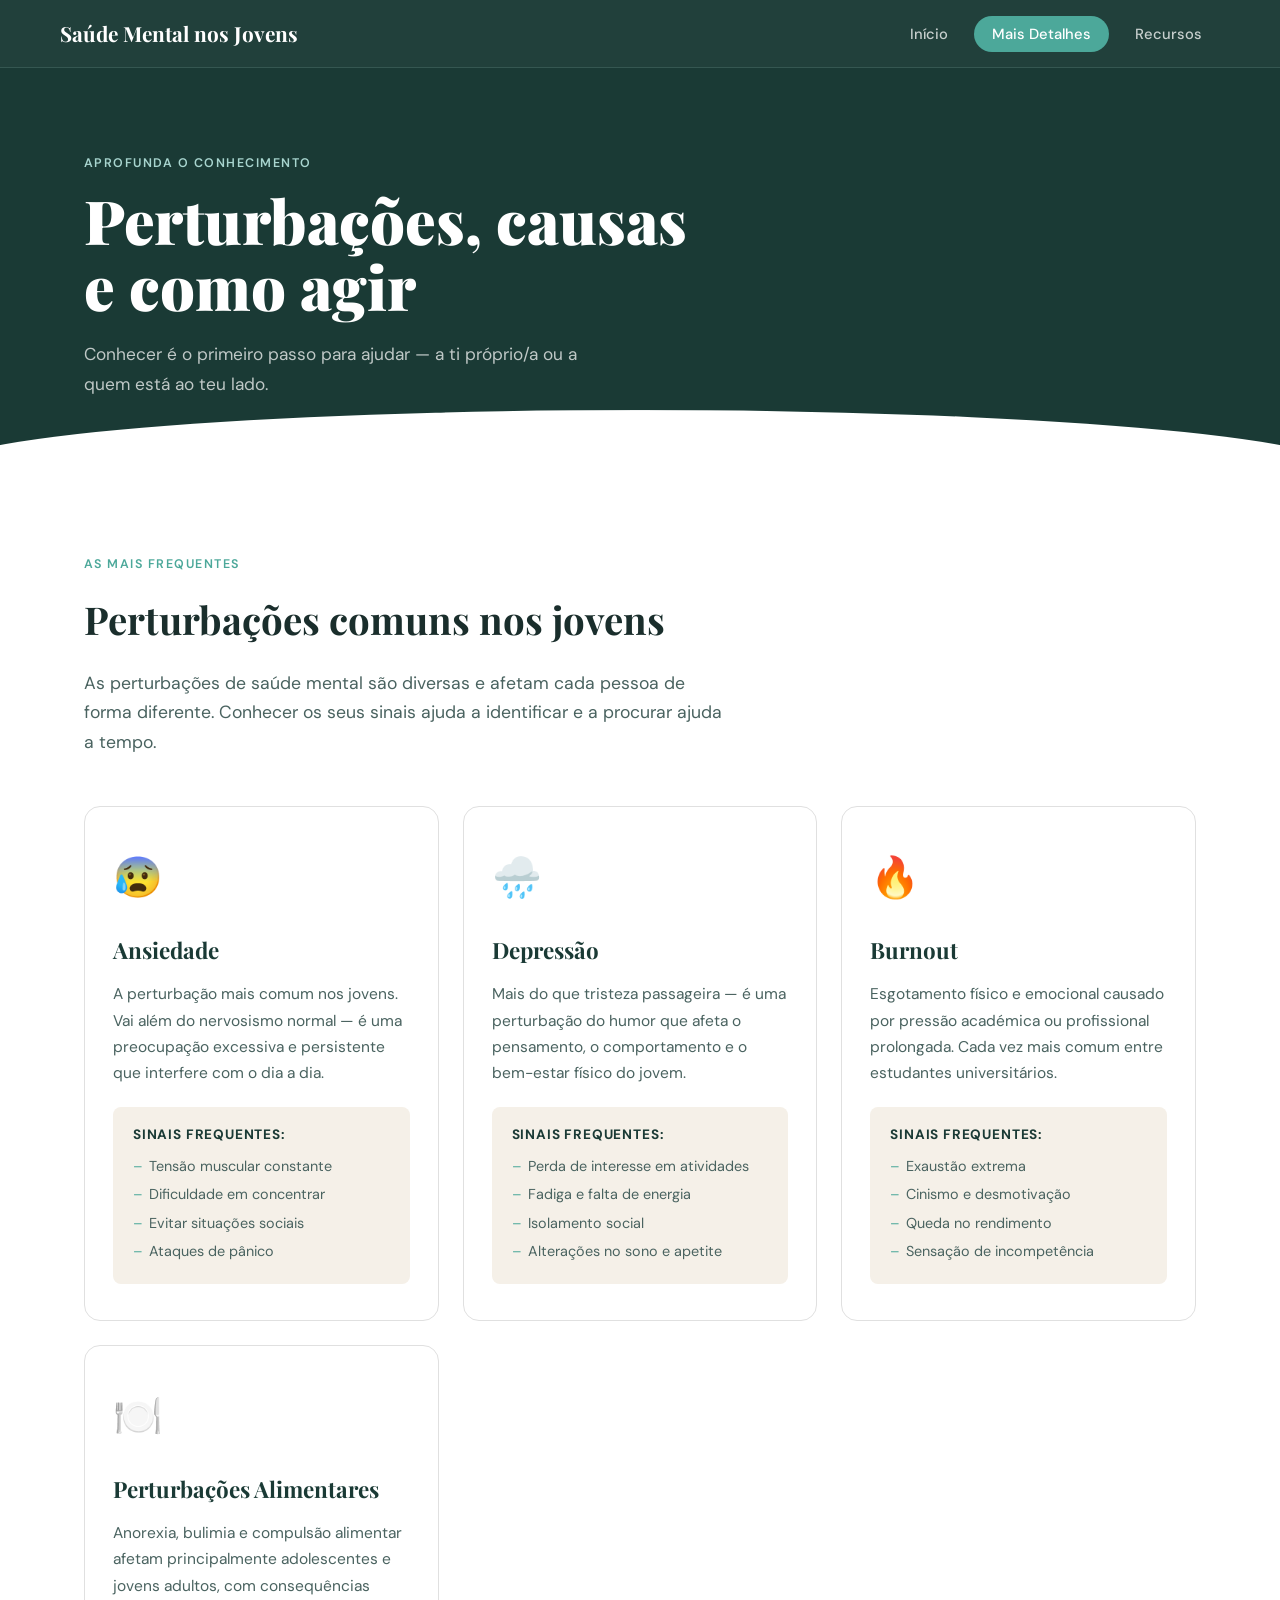
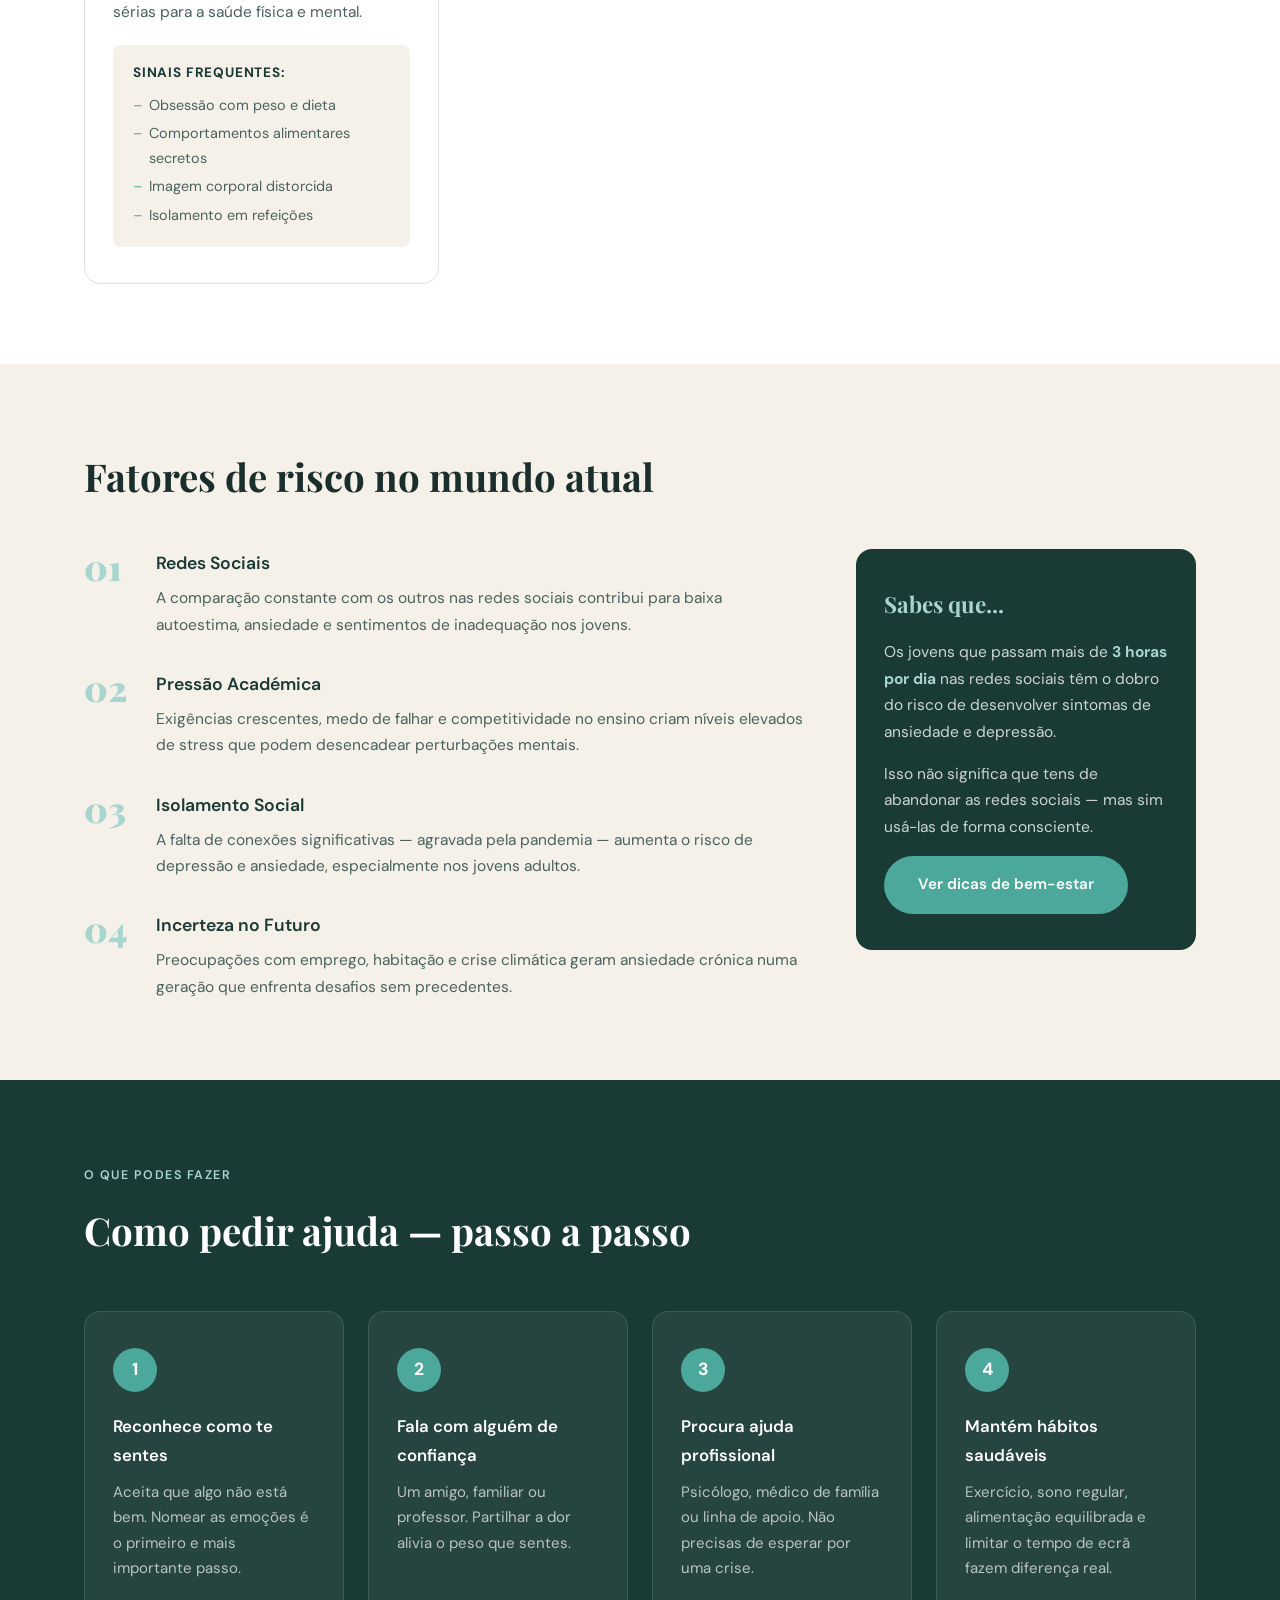
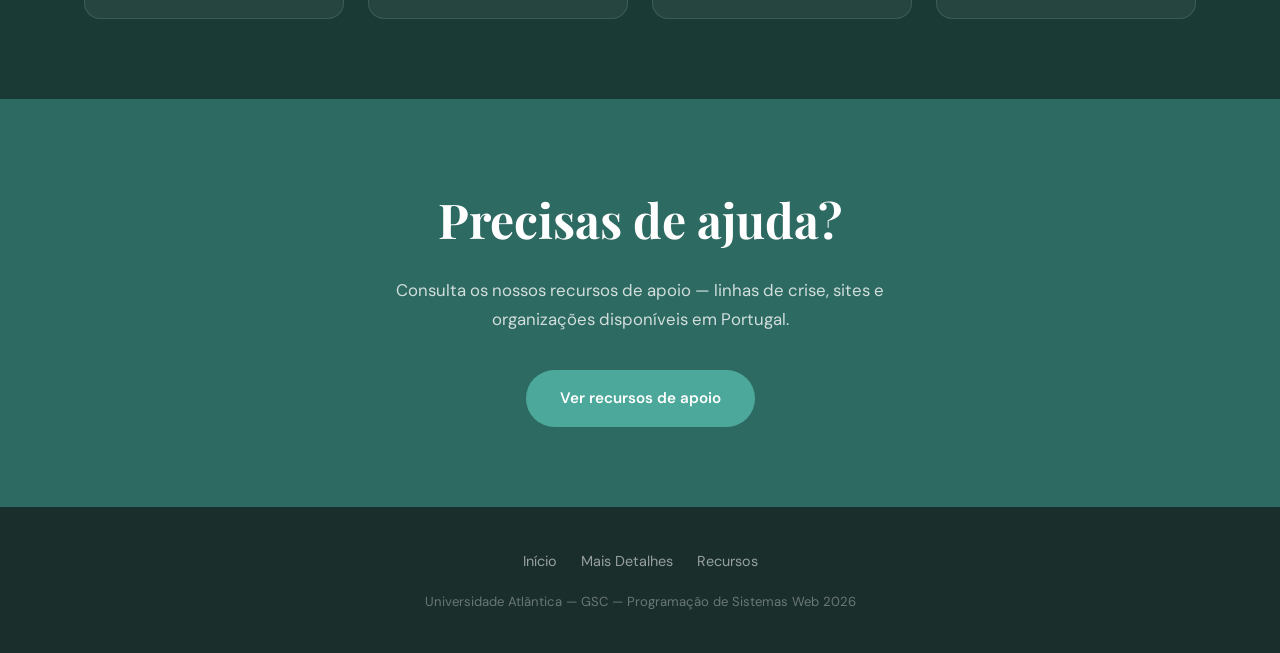
==== commit fdb83a0b: "detalhes.html" ====
--- a/detalhes.html
+++ b/detalhes.html
@@ -117,7 +117,6 @@
         <!-- FATORES DE RISCO -->
         <section class="section-fatores" aria-labelledby="fat-title">
             <div class="container">
-                <span class="section-label">Porquê acontece?</span>
                 <h2 id="fat-title">Fatores de risco no mundo atual</h2>
                 <div class="fatores-layout">
 
@@ -203,7 +202,7 @@
         <!-- CTA -->
         <section class="section-cta" aria-label="Chamada à ação">
             <div class="container cta-content">
-                <h2>Precisas de ajuda agora?</h2>
+                <h2>Precisas de ajuda?</h2>
                 <p>Consulta os nossos recursos de apoio — linhas de crise, sites e organizações disponíveis em Portugal.</p>
                 <a href="recursos.html" class="btn btn-primary">Ver recursos de apoio</a>
             </div>
--- a/style.css
+++ b/style.css
@@ -1,1259 +1,207 @@
-/* ============================================
-   MENTE EM FOCO — style.css
-   Tema: Saúde Mental nos Jovens
-   Paleta: Verde-azulado escuro + bege cálido + verde menta
-   Tipografia: Playfair Display + DM Sans
-   ============================================ */
-
-/* ---- VARIÁVEIS CSS ---- */
+/* Saúde Mental nos Jovens — style.css */
+
 :root {
     --verde-escuro: #1a3a35;
     --verde-medio: #2d6a62;
     --verde-claro: #4ca89a;
     --menta: #a8d5cf;
     --bege: #f5f0e8;
-    --bege-escuro: #ede6d8;
     --branco: #ffffff;
     --texto-escuro: #1a2e2c;
     --texto-medio: #4a6360;
-    --texto-claro: #7a9e9b;
     --urgente: #e85d4a;
-    --urgente-claro: #fff0ee;
-
+    --raio: 16px;
+    --raio-sm: 8px;
+    --max-width: 1160px;
+    --padding-section: 80px 0;
     --fonte-titulo: 'Playfair Display', Georgia, serif;
     --fonte-corpo: 'DM Sans', sans-serif;
-
-    --sombra-card: 0 4px 24px rgba(26, 58, 53, 0.10);
-    --sombra-hover: 0 8px 40px rgba(26, 58, 53, 0.18);
-    --raio: 16px;
-    --raio-sm: 8px;
-
-    --max-width: 1160px;
-    --padding-section: 80px 0;
-}
-
-/* ---- RESET & BASE ---- */
-*, *::before, *::after {
-    box-sizing: border-box;
-    margin: 0;
-    padding: 0;
-}
-
-html {
-    scroll-behavior: smooth;
-}
-
-body {
-    font-family: var(--fonte-corpo);
-    color: var(--texto-escuro);
-    background-color: var(--branco);
-    line-height: 1.7;
-    font-size: 16px;
-}
-
-img {
-    max-width: 100%;
-    display: block;
-}
-
-a {
-    color: inherit;
-    text-decoration: none;
-}
-
-ul {
-    list-style: none;
-}
-
-/* ---- UTILITÁRIOS ---- */
-.container {
-    max-width: var(--max-width);
-    margin: 0 auto;
-    padding: 0 24px;
-}
-
-.section-label {
-    display: inline-block;
-    font-size: 0.78rem;
-    font-weight: 600;
-    letter-spacing: 0.12em;
-    text-transform: uppercase;
-    color: var(--verde-claro);
-    margin-bottom: 12px;
-}
-
-.section-label.light {
-    color: var(--menta);
-}
-
-.section-label.urgente {
-    color: var(--urgente);
-}
-
-.section-intro-text {
-    font-size: 1.1rem;
-    color: var(--texto-medio);
-    max-width: 640px;
-    margin-bottom: 48px;
-}
-
-/* ---- BOTÕES ---- */
-.btn {
-    display: inline-block;
-    padding: 14px 32px;
-    border-radius: 50px;
-    font-family: var(--fonte-corpo);
-    font-size: 0.95rem;
-    font-weight: 600;
-    cursor: pointer;
-    transition: all 0.25s ease;
-    border: 2px solid transparent;
-}
-
-.btn-primary {
-    background: var(--verde-claro);
-    color: var(--branco);
-}
-
-.btn-primary:hover {
-    background: var(--verde-medio);
-    transform: translateY(-2px);
-    box-shadow: 0 6px 20px rgba(76, 168, 154, 0.35);
-}
-
-.btn-secondary {
-    background: rgba(255,255,255,0.15);
-    color: var(--branco);
-    border-color: rgba(255,255,255,0.5);
-    backdrop-filter: blur(8px);
-}
-
-.btn-secondary:hover {
-    background: rgba(255,255,255,0.25);
-    transform: translateY(-2px);
-}
-
-.btn-outline {
-    background: transparent;
-    color: var(--verde-escuro);
-    border-color: var(--verde-claro);
-}
-
-.btn-outline:hover {
-    background: var(--verde-claro);
-    color: var(--branco);
-    transform: translateY(-2px);
-}
-
-/* ============================================
-   HEADER & NAV
-   ============================================ */
-.site-header {
-    position: sticky;
-    top: 0;
-    z-index: 100;
-    background: rgba(26, 58, 53, 0.97);
-    backdrop-filter: blur(10px);
-    border-bottom: 1px solid rgba(168, 213, 207, 0.15);
-}
-
-.nav-container {
-    display: flex;
-    align-items: center;
-    justify-content: space-between;
-    padding-top: 16px;
-    padding-bottom: 16px;
-}
-
-.logo {
-    display: flex;
-    align-items: center;
-    gap: 10px;
-}
-
-.logo-text {
-    font-family: var(--fonte-titulo);
-    font-size: 1.3rem;
-    font-weight: 700;
-    color: var(--branco);
-    letter-spacing: -0.02em;
-}
-
-/* Navegação */
-.nav-links {
-    display: flex;
-    gap: 8px;
-    align-items: center;
-}
-
-.nav-links a {
-    color: rgba(255,255,255,0.75);
-    font-size: 0.92rem;
-    font-weight: 500;
-    padding: 8px 18px;
-    border-radius: 50px;
-    transition: all 0.2s;
-}
-
-.nav-links a:hover,
-.nav-links a.active {
-    color: var(--branco);
-    background: rgba(76, 168, 154, 0.25);
-}
-
-.nav-links a.active {
-    background: var(--verde-claro);
-    color: var(--branco);
-}
-
-/* Menu toggle (mobile) */
-.menu-toggle {
-    display: none;
-    background: none;
-    border: none;
-    color: var(--branco);
-    font-size: 1.5rem;
-    cursor: pointer;
-}
-
-/* ============================================
-   HERO — PÁGINA INICIAL
-   ============================================ */
-.hero {
-    position: relative;
-    min-height: 92vh;
-    display: flex;
-    align-items: center;
-    overflow: hidden;
-    background: var(--verde-escuro);
-}
-
-/* Fundo com gradiente e padrão */
-.hero-bg {
-    position: absolute;
-    inset: 0;
-    background: var(--verde-escuro);
-}
-
-/* Forma decorativa */
-.hero-shape {
-    position: absolute;
-    right: -120px;
-    top: 50%;
-    transform: translateY(-50%);
-    width: 600px;
-    height: 600px;
-    border-radius: 50%;
-    border: 80px solid rgba(76, 168, 154, 0.12);
-    pointer-events: none;
-}
-
-.hero-content {
-    position: relative;
-    z-index: 2;
-    max-width: 680px;
-    padding-top: 60px;
-    padding-bottom: 60px;
-    animation: fadeInUp 0.8s ease both;
-}
-
-.hero-tag {
-    font-size: 0.82rem;
-    font-weight: 600;
-    letter-spacing: 0.12em;
-    text-transform: uppercase;
-    color: var(--menta);
-    margin-bottom: 20px;
-}
-
-.hero-title {
-    font-family: var(--fonte-titulo);
-    font-size: clamp(3rem, 7vw, 5.5rem);
-    font-weight: 900;
-    color: var(--branco);
-    line-height: 1.05;
-    margin-bottom: 24px;
-}
-
-.hero-title em {
-    font-style: italic;
-    color: var(--menta);
-}
-
-.hero-subtitle {
-    font-size: 1.15rem;
-    color: rgba(255,255,255,0.75);
-    max-width: 500px;
-    margin-bottom: 40px;
-    line-height: 1.7;
-}
-
-.hero-actions {
-    display: flex;
-    gap: 16px;
-    flex-wrap: wrap;
-}
-
-/* ============================================
-   PAGE HERO (detalhes & recursos)
-   ============================================ */
-.page-hero {
-    background: var(--verde-escuro);
-    padding: 80px 0 70px;
-    position: relative;
-    overflow: hidden;
-}
-
-.page-hero::after {
-    content: '';
-    position: absolute;
-    bottom: -1px;
-    left: 0;
-    right: 0;
-    height: 60px;
-    background: var(--branco);
-    clip-path: ellipse(55% 100% at 50% 100%);
-}
-
-.page-hero h1 {
-    font-family: var(--fonte-titulo);
-    font-size: clamp(2.2rem, 5vw, 3.8rem);
-    font-weight: 900;
-    color: var(--branco);
-    line-height: 1.1;
-    margin-bottom: 20px;
-    animation: fadeInUp 0.7s ease both;
-}
-
-.page-hero-sub {
-    font-size: 1.08rem;
-    color: rgba(255,255,255,0.72);
-    max-width: 540px;
-    animation: fadeInUp 0.7s 0.15s ease both;
-}
-
-/* ============================================
-   SECÇÃO — O QUE É
-   ============================================ */
-.section-intro {
-    padding: var(--padding-section);
-    background: var(--branco);
-}
-
-.two-col {
-    display: grid;
-    grid-template-columns: 1fr 360px;
-    gap: 64px;
-    align-items: center;
-}
-
-.col-text h2 {
-    font-family: var(--fonte-titulo);
-    font-size: clamp(1.8rem, 3vw, 2.6rem);
-    font-weight: 700;
-    line-height: 1.2;
-    margin-bottom: 20px;
-    color: var(--texto-escuro);
-}
-
-.col-text p {
-    color: var(--texto-medio);
-    margin-bottom: 16px;
-    font-size: 1.02rem;
-}
-
-/* Cartão de estatística */
-.stat-card {
-    background: var(--verde-escuro);
-    color: var(--branco);
-    border-radius: var(--raio);
-    padding: 48px 36px;
-    text-align: center;
-    position: relative;
-    overflow: hidden;
-}
-
-.stat-card::before {
-    content: '';
-    position: absolute;
-    top: -40px;
-    right: -40px;
-    width: 150px;
-    height: 150px;
-    border-radius: 50%;
-    background: rgba(76, 168, 154, 0.15);
-}
-
-.stat-number {
-    display: block;
-    font-family: var(--fonte-titulo);
-    font-size: 4.5rem;
-    font-weight: 900;
-    color: var(--menta);
-    line-height: 1;
-    margin-bottom: 12px;
-}
-
-.stat-desc {
-    display: block;
-    font-size: 1rem;
-    color: rgba(255,255,255,0.8);
-    margin-bottom: 16px;
-}
-
-.stat-source {
-    display: block;
-    font-size: 0.8rem;
-    color: var(--texto-claro);
-    font-style: italic;
-}
-
-/* ============================================
-   SECÇÃO — ESTATÍSTICAS
-   ============================================ */
-.section-stats {
-    padding: var(--padding-section);
-    background: var(--verde-escuro);
-    color: var(--branco);
-}
-
-.section-stats h2 {
-    font-family: var(--fonte-titulo);
-    font-size: clamp(1.8rem, 3vw, 2.6rem);
-    font-weight: 700;
-    color: var(--branco);
-    margin-bottom: 48px;
-}
-
-.stats-grid {
-    display: grid;
-    grid-template-columns: repeat(auto-fit, minmax(220px, 1fr));
-    gap: 24px;
-}
-
-.stat-item {
-    background: rgba(255,255,255,0.06);
-    border: 1px solid rgba(168, 213, 207, 0.15);
-    border-radius: var(--raio);
-    padding: 36px 28px;
-    transition: transform 0.2s, background 0.2s;
-}
-
-.stat-item:hover {
-    transform: translateY(-4px);
-    background: rgba(76, 168, 154, 0.12);
-}
-
-.stat-big {
-    display: block;
-    font-family: var(--fonte-titulo);
-    font-size: 3rem;
-    font-weight: 900;
-    color: var(--menta);
-    margin-bottom: 12px;
-}
-
-.stat-item p {
-    font-size: 0.95rem;
-    color: rgba(255,255,255,0.72);
-    line-height: 1.6;
-}
-
-/* ============================================
-   SECÇÃO — MITOS
-   ============================================ */
-.section-mitos {
-    padding: var(--padding-section);
-    background: var(--bege);
-}
-
-.section-mitos h2 {
-    font-family: var(--fonte-titulo);
-    font-size: clamp(1.8rem, 3vw, 2.6rem);
-    font-weight: 700;
-    margin-bottom: 40px;
-}
-
-.mitos-grid {
-    display: grid;
-    grid-template-columns: repeat(auto-fit, minmax(300px, 1fr));
-    gap: 24px;
-}
-
-.mito-card {
-    border-radius: var(--raio);
-    overflow: hidden;
-    box-shadow: var(--sombra-card);
-}
-
-.mito-top {
-    background: #fff0ee;
-    padding: 28px;
-}
-
-.mito-bottom {
-    background: #edf7f5;
-    padding: 28px;
-}
-
-.mito-top p, .mito-bottom p {
-    font-size: 0.98rem;
-    line-height: 1.6;
-    color: var(--texto-escuro);
-    margin-top: 12px;
-}
-
-.tag {
-    display: inline-block;
-    padding: 4px 14px;
-    border-radius: 50px;
-    font-size: 0.75rem;
-    font-weight: 700;
-    letter-spacing: 0.08em;
-    text-transform: uppercase;
-}
-
-.tag.mito {
-    background: var(--urgente);
-    color: var(--branco);
-}
-
-.tag.real {
-    background: var(--verde-claro);
-    color: var(--branco);
-}
-
-/* ============================================
-   CTA
-   ============================================ */
-.section-cta {
-    background: var(--verde-medio);
-    padding: 80px 0;
-}
-
-.cta-content {
-    text-align: center;
-    max-width: 600px;
-    margin: 0 auto;
-}
-
-.cta-content h2 {
-    font-family: var(--fonte-titulo);
-    font-size: clamp(1.8rem, 4vw, 3rem);
-    font-weight: 700;
-    color: var(--branco);
-    margin-bottom: 16px;
-}
-
-.cta-content p {
-    color: rgba(255,255,255,0.78);
-    margin-bottom: 36px;
-    font-size: 1.05rem;
-}
-
-.cta-buttons {
-    display: flex;
-    gap: 16px;
-    justify-content: center;
-    flex-wrap: wrap;
-}
-
-/* ============================================
-   PERTURBAÇÕES (detalhes.html)
-   ============================================ */
-.section-disturbios {
-    padding: var(--padding-section);
-    background: var(--branco);
-}
-
-.section-disturbios h2 {
-    font-family: var(--fonte-titulo);
-    font-size: clamp(1.8rem, 3vw, 2.6rem);
-    font-weight: 700;
-    margin-bottom: 16px;
-}
-
-.disturbios-grid {
-    display: grid;
-    grid-template-columns: repeat(auto-fit, minmax(280px, 1fr));
-    gap: 24px;
-}
-
-.disturbio-card {
-    background: var(--branco);
-    border: 1px solid var(--bege-escuro);
-    border-radius: var(--raio);
-    padding: 36px 28px;
-    box-shadow: var(--sombra-card);
-    transition: all 0.25s ease;
-}
-
-.disturbio-card:hover {
-    transform: translateY(-5px);
-    box-shadow: var(--sombra-hover);
-    border-color: var(--menta);
-}
-
-.disturbio-icon {
-    font-size: 2.5rem;
-    margin-bottom: 20px;
-}
-
-.disturbio-card h3 {
-    font-family: var(--fonte-titulo);
-    font-size: 1.4rem;
-    font-weight: 700;
-    margin-bottom: 12px;
-    color: var(--verde-escuro);
-}
-
-.disturbio-card > p {
-    font-size: 0.97rem;
-    color: var(--texto-medio);
-    margin-bottom: 20px;
-}
-
-.sinais {
-    background: var(--bege);
-    border-radius: var(--raio-sm);
-    padding: 16px 20px;
-    font-size: 0.9rem;
-}
-
-.sinais strong {
-    display: block;
-    color: var(--verde-escuro);
-    margin-bottom: 8px;
-    font-size: 0.85rem;
-    text-transform: uppercase;
-    letter-spacing: 0.06em;
-}
-
-.sinais li {
-    position: relative;
-    padding-left: 16px;
-    color: var(--texto-medio);
-    margin-bottom: 4px;
-}
-
-.sinais li::before {
-    content: '–';
-    position: absolute;
-    left: 0;
-    color: var(--verde-claro);
-}
-
-/* ============================================
-   FATORES DE RISCO
-   ============================================ */
-.section-fatores {
-    padding: var(--padding-section);
-    background: var(--bege);
-}
-
-.section-fatores h2 {
-    font-family: var(--fonte-titulo);
-    font-size: clamp(1.8rem, 3vw, 2.6rem);
-    font-weight: 700;
-    margin-bottom: 40px;
-}
-
-.fatores-layout {
-    display: grid;
-    grid-template-columns: 1fr 340px;
-    gap: 48px;
-    align-items: start;
-}
-
-.fatores-lista {
-    display: flex;
-    flex-direction: column;
-    gap: 32px;
-}
-
-.fator-item {
-    display: flex;
-    gap: 24px;
-    align-items: flex-start;
-}
-
-.fator-num {
-    font-family: var(--fonte-titulo);
-    font-size: 2.2rem;
-    font-weight: 900;
-    color: var(--menta);
-    line-height: 1;
-    min-width: 48px;
-}
-
-.fator-item h3 {
-    font-size: 1.1rem;
-    font-weight: 600;
-    color: var(--verde-escuro);
-    margin-bottom: 6px;
-}
-
-.fator-item p {
-    font-size: 0.97rem;
-    color: var(--texto-medio);
-}
-
-.fatores-aside {
-    background: var(--verde-escuro);
-    border-radius: var(--raio);
-    padding: 36px 28px;
-    color: var(--branco);
-    position: sticky;
-    top: 100px;
-}
-
-.fatores-aside h3 {
-    font-family: var(--fonte-titulo);
-    font-size: 1.4rem;
-    color: var(--menta);
-    margin-bottom: 16px;
-}
-
-.fatores-aside p {
-    font-size: 0.97rem;
-    color: rgba(255,255,255,0.78);
-    margin-bottom: 16px;
-}
-
-.fatores-aside strong {
-    color: var(--menta);
-}
-
-/* ============================================
-   COMO PEDIR AJUDA
-   ============================================ */
-.section-ajuda {
-    padding: var(--padding-section);
-    background: var(--verde-escuro);
-}
-
-.section-ajuda h2 {
-    font-family: var(--fonte-titulo);
-    font-size: clamp(1.8rem, 3vw, 2.6rem);
-    font-weight: 700;
-    color: var(--branco);
-    margin-bottom: 48px;
-}
-
-.passos-grid {
-    display: grid;
-    grid-template-columns: repeat(auto-fit, minmax(240px, 1fr));
-    gap: 24px;
-}
-
-.passo {
-    background: rgba(255,255,255,0.06);
-    border: 1px solid rgba(168,213,207,0.15);
-    border-radius: var(--raio);
-    padding: 36px 28px;
-    transition: background 0.2s;
-}
-
-.passo:hover {
-    background: rgba(76, 168, 154, 0.12);
-}
-
-.passo-num {
-    display: inline-flex;
-    align-items: center;
-    justify-content: center;
-    width: 44px;
-    height: 44px;
-    border-radius: 50%;
-    background: var(--verde-claro);
-    color: var(--branco);
-    font-weight: 700;
-    font-size: 1.1rem;
-    margin-bottom: 20px;
-}
-
-.passo h3 {
-    font-size: 1.05rem;
-    font-weight: 600;
-    color: var(--branco);
-    margin-bottom: 10px;
-}
-
-.passo p {
-    font-size: 0.94rem;
-    color: rgba(255,255,255,0.68);
-}
-
-/* ============================================
-   LINHAS DE APOIO (recursos.html)
-   ============================================ */
-.section-linhas {
-    padding: var(--padding-section);
-    background: var(--branco);
-}
-
-.section-linhas h2 {
-    font-family: var(--fonte-titulo);
-    font-size: clamp(1.8rem, 3vw, 2.6rem);
-    font-weight: 700;
-    margin-bottom: 16px;
-}
-
-.linhas-grid {
-    display: grid;
-    grid-template-columns: repeat(auto-fit, minmax(280px, 1fr));
-    gap: 24px;
-}
-
-.linha-card {
-    background: var(--branco);
-    border: 1px solid var(--bege-escuro);
-    border-radius: var(--raio);
-    padding: 28px;
-    box-shadow: var(--sombra-card);
-    transition: all 0.25s;
-}
-
-.linha-card.destaque {
-    border-color: var(--urgente);
-    background: var(--urgente-claro);
-}
-
-.linha-card:hover {
-    transform: translateY(-4px);
-    box-shadow: var(--sombra-hover);
-}
-
-.linha-header {
-    display: flex;
-    align-items: center;
-    gap: 16px;
-    margin-bottom: 14px;
-}
-
-.linha-emoji {
-    font-size: 2rem;
-}
-
-.linha-header h3 {
-    font-size: 1.1rem;
-    font-weight: 700;
-    color: var(--verde-escuro);
-}
-
-.linha-horario {
-    display: block;
-    font-size: 0.8rem;
-    color: var(--texto-claro);
-    margin-top: 2px;
-}
-
-.linha-card > p {
-    font-size: 0.94rem;
-    color: var(--texto-medio);
-    margin-bottom: 20px;
-}
-
-.btn-linha {
-    display: inline-block;
-    padding: 12px 24px;
-    background: var(--verde-escuro);
-    color: var(--branco);
-    border-radius: 50px;
-    font-weight: 700;
-    font-size: 1rem;
-    letter-spacing: 0.03em;
-    transition: background 0.2s, transform 0.2s;
-}
-
-.btn-linha:hover {
-    background: var(--verde-claro);
-    transform: translateY(-2px);
-}
-
-.linha-card.destaque .btn-linha {
-    background: var(--urgente);
-}
-
-.linha-card.destaque .btn-linha:hover {
-    background: #c94733;
-}
-
-/* ============================================
-   ORGANIZAÇÕES
-   ============================================ */
-.section-orgs {
-    padding: var(--padding-section);
-    background: var(--bege);
-}
-
-.section-orgs h2 {
-    font-family: var(--fonte-titulo);
-    font-size: clamp(1.8rem, 3vw, 2.6rem);
-    font-weight: 700;
-    margin-bottom: 40px;
-}
-
-.orgs-grid {
-    display: grid;
-    grid-template-columns: repeat(auto-fit, minmax(300px, 1fr));
-    gap: 20px;
-}
-
-.org-card {
-    display: flex;
-    align-items: center;
-    gap: 20px;
-    background: var(--branco);
-    border-radius: var(--raio);
-    padding: 24px;
-    box-shadow: var(--sombra-card);
-    transition: all 0.25s;
-    cursor: pointer;
-}
-
-.org-card:hover {
-    transform: translateY(-3px);
-    box-shadow: var(--sombra-hover);
-    border-left: 4px solid var(--verde-claro);
-}
-
-.org-icon {
-    font-size: 2.2rem;
-    min-width: 48px;
-    text-align: center;
-}
-
-.org-card h3 {
-    font-size: 1rem;
-    font-weight: 700;
-    color: var(--verde-escuro);
-    margin-bottom: 4px;
-}
-
-.org-card p {
-    font-size: 0.88rem;
-    color: var(--texto-medio);
-}
-
-.org-arrow {
-    font-size: 1.2rem;
-    color: var(--verde-claro);
-    margin-left: auto;
-    transition: transform 0.2s;
-}
-
-.org-card:hover .org-arrow {
-    transform: translateX(4px);
-}
-
-/* ============================================
-   VÍDEOS
-   ============================================ */
-.section-videos {
-    padding: var(--padding-section);
-    background: var(--branco);
-}
-
-.section-videos h2 {
-    font-family: var(--fonte-titulo);
-    font-size: clamp(1.8rem, 3vw, 2.6rem);
-    font-weight: 700;
-    margin-bottom: 40px;
-}
-
-.videos-grid {
-    display: grid;
-    grid-template-columns: repeat(auto-fit, minmax(300px, 1fr));
-    gap: 24px;
-}
-
-.video-card {
-    border-radius: var(--raio);
-    overflow: hidden;
-    box-shadow: var(--sombra-card);
-    transition: transform 0.25s, box-shadow 0.25s;
-}
-
-.video-card:hover {
-    transform: translateY(-5px);
-    box-shadow: var(--sombra-hover);
-}
-
-.video-thumb {
-    height: 180px;
-    display: flex;
-    align-items: center;
-    justify-content: center;
-    position: relative;
-}
-
-.play-btn {
-    width: 60px;
-    height: 60px;
-    border-radius: 50%;
-    background: rgba(255,255,255,0.25);
-    backdrop-filter: blur(4px);
-    display: flex;
-    align-items: center;
-    justify-content: center;
-    font-size: 1.4rem;
-    color: var(--branco);
-    transition: background 0.2s, transform 0.2s;
-}
-
-.video-card:hover .play-btn {
-    background: rgba(255,255,255,0.4);
-    transform: scale(1.1);
-}
-
-.video-badge {
-    position: absolute;
-    top: 14px;
-    right: 14px;
-    background: rgba(0,0,0,0.45);
-    color: var(--branco);
-    font-size: 0.72rem;
-    font-weight: 700;
-    letter-spacing: 0.08em;
-    text-transform: uppercase;
-    padding: 4px 10px;
-    border-radius: 50px;
-}
-
-.video-info {
-    padding: 24px;
-    background: var(--branco);
-}
-
-.video-info h3 {
-    font-size: 1rem;
-    font-weight: 700;
-    color: var(--verde-escuro);
-    margin-bottom: 8px;
-}
-
-.video-info p {
-    font-size: 0.9rem;
-    color: var(--texto-medio);
-    margin-bottom: 16px;
-}
-
-.link-externo {
-    font-size: 0.9rem;
-    font-weight: 600;
-    color: var(--verde-claro);
-    transition: color 0.2s;
-}
-
-.link-externo:hover {
-    color: var(--verde-medio);
-}
-
-/* ============================================
-   APPS
-   ============================================ */
-.section-apps {
-    padding: var(--padding-section);
-    background: var(--verde-escuro);
-}
-
-.section-apps h2 {
-    font-family: var(--fonte-titulo);
-    font-size: clamp(1.8rem, 3vw, 2.6rem);
-    font-weight: 700;
-    color: var(--branco);
-    margin-bottom: 40px;
-}
-
-.apps-grid {
-    display: grid;
-    grid-template-columns: repeat(auto-fit, minmax(240px, 1fr));
-    gap: 24px;
-}
-
-.app-card {
-    background: rgba(255,255,255,0.07);
-    border: 1px solid rgba(168,213,207,0.15);
-    border-radius: var(--raio);
-    padding: 32px 24px;
-    transition: all 0.25s;
-}
-
-.app-card:hover {
-    background: rgba(76,168,154,0.15);
-    transform: translateY(-4px);
-}
-
-.app-icon {
-    font-size: 2.5rem;
-    display: block;
-    margin-bottom: 16px;
-}
-
-.app-card h3 {
-    font-size: 1.1rem;
-    font-weight: 700;
-    color: var(--branco);
-    margin-bottom: 8px;
-}
-
-.app-card p {
-    font-size: 0.92rem;
-    color: rgba(255,255,255,0.65);
-    margin-bottom: 16px;
-}
-
-.app-tag {
-    display: inline-block;
-    background: rgba(76,168,154,0.2);
-    color: var(--menta);
-    font-size: 0.75rem;
-    font-weight: 600;
-    letter-spacing: 0.06em;
-    text-transform: uppercase;
-    padding: 4px 12px;
-    border-radius: 50px;
-}
-
-/* ============================================
-   FOOTER
-   ============================================ */
-.site-footer {
-    background: var(--texto-escuro);
-    padding: 40px 0;
-}
-
-.footer-inner {
-    display: flex;
-    flex-direction: column;
-    align-items: center;
-    gap: 16px;
-    text-align: center;
-}
-
-.footer-links {
-    display: flex;
-    gap: 24px;
-    justify-content: center;
-}
-
-.footer-links a {
-    font-size: 0.9rem;
-    color: rgba(255,255,255,0.55);
-    transition: color 0.2s;
-}
-
-.footer-links a:hover {
-    color: var(--menta);
-}
-
-.footer-note {
-    font-size: 0.82rem;
-    color: rgba(255,255,255,0.35);
-}
-
-/* ============================================
-   ANIMAÇÕES
-   ============================================ */
-@keyframes fadeInUp {
-    from {
-        opacity: 0;
-        transform: translateY(24px);
-    }
-    to {
-        opacity: 1;
-        transform: translateY(0);
-    }
-}
-
-/* ============================================
-   RESPONSIVIDADE
-   ============================================ */
-
-/* Tablet */
+}
+
+*, *::before, *::after { box-sizing: border-box; margin: 0; padding: 0; }
+html { scroll-behavior: smooth; }
+body { font-family: var(--fonte-corpo); color: var(--texto-escuro); background: var(--branco); line-height: 1.7; font-size: 16px; }
+img { max-width: 100%; display: block; }
+a { color: inherit; text-decoration: none; }
+ul { list-style: none; }
+
+.container { max-width: var(--max-width); margin: 0 auto; padding: 0 24px; }
+.section-label { display: inline-block; font-size: 0.78rem; font-weight: 600; letter-spacing: 0.12em; text-transform: uppercase; color: var(--verde-claro); margin-bottom: 12px; }
+.section-label.light { color: var(--menta); }
+.section-intro-text { font-size: 1.1rem; color: var(--texto-medio); max-width: 640px; margin-bottom: 48px; }
+
+.btn { display: inline-block; padding: 14px 32px; border-radius: 50px; font-family: var(--fonte-corpo); font-size: 0.95rem; font-weight: 600; cursor: pointer; border: 2px solid transparent; }
+.btn-primary { background: var(--verde-claro); color: var(--branco); }
+.btn-primary:hover { background: var(--verde-medio); }
+.btn-secondary { background: rgba(255,255,255,0.15); color: var(--branco); border-color: rgba(255,255,255,0.5); }
+.btn-secondary:hover { background: rgba(255,255,255,0.25); }
+.btn-outline { background: transparent; color: var(--verde-escuro); border-color: var(--verde-claro); }
+.btn-outline:hover { background: var(--verde-claro); color: var(--branco); }
+
+.site-header { position: sticky; top: 0; z-index: 100; background: rgba(26,58,53,0.97); backdrop-filter: blur(10px); border-bottom: 1px solid rgba(168,213,207,0.15); }
+.nav-container { display: flex; align-items: center; justify-content: space-between; padding: 16px 0; }
+.logo { display: flex; align-items: center; }
+.logo-text { font-family: var(--fonte-titulo); font-size: 1.3rem; font-weight: 700; color: var(--branco); }
+.nav-links { display: flex; gap: 8px; align-items: center; }
+.nav-links a { color: rgba(255,255,255,0.75); font-size: 0.92rem; font-weight: 500; padding: 8px 18px; border-radius: 50px; }
+.nav-links a:hover, .nav-links a.active { color: var(--branco); background: rgba(76,168,154,0.25); }
+.nav-links a.active { background: var(--verde-claro); }
+.menu-toggle { display: none; background: none; border: none; color: var(--branco); font-size: 1.5rem; cursor: pointer; }
+
+.hero { position: relative; min-height: 92vh; display: flex; align-items: center; overflow: hidden; background: var(--verde-escuro); }
+.hero-bg { position: absolute; inset: 0; background: var(--verde-escuro); }
+.hero-shape { position: absolute; right: -120px; top: 50%; transform: translateY(-50%); width: 600px; height: 600px; border-radius: 50%; border: 80px solid rgba(76,168,154,0.12); pointer-events: none; }
+.hero-content { position: relative; z-index: 2; max-width: 680px; padding: 60px 0; animation: fadeInUp 0.8s ease both; }
+.hero-tag { font-size: 0.82rem; font-weight: 600; letter-spacing: 0.12em; text-transform: uppercase; color: var(--menta); margin-bottom: 20px; }
+.hero-title { font-family: var(--fonte-titulo); font-size: clamp(3rem,7vw,5.5rem); font-weight: 900; color: var(--branco); line-height: 1.05; margin-bottom: 24px; }
+.hero-title em { font-style: italic; color: var(--menta); }
+.hero-subtitle { font-size: 1.15rem; color: rgba(255,255,255,0.75); max-width: 500px; margin-bottom: 40px; }
+.hero-actions { display: flex; gap: 16px; flex-wrap: wrap; }
+
+.page-hero { background: var(--verde-escuro); padding: 80px 0 70px; position: relative; overflow: hidden; }
+.page-hero::after { content: ''; position: absolute; bottom: -1px; left: 0; right: 0; height: 60px; background: var(--branco); clip-path: ellipse(55% 100% at 50% 100%); }
+.page-hero h1 { font-family: var(--fonte-titulo); font-size: clamp(2.2rem,5vw,3.8rem); font-weight: 900; color: var(--branco); line-height: 1.1; margin-bottom: 20px; animation: fadeInUp 0.7s ease both; }
+.page-hero-sub { font-size: 1.08rem; color: rgba(255,255,255,0.72); max-width: 540px; }
+
+.section-intro { padding: var(--padding-section); background: var(--branco); }
+.two-col { display: grid; grid-template-columns: 1fr 360px; gap: 64px; align-items: center; }
+.col-text h2 { font-family: var(--fonte-titulo); font-size: clamp(1.8rem,3vw,2.6rem); font-weight: 700; line-height: 1.2; margin-bottom: 20px; }
+.col-text p { color: var(--texto-medio); margin-bottom: 16px; font-size: 1.02rem; }
+.stat-card { background: var(--verde-escuro); color: var(--branco); border-radius: var(--raio); padding: 48px 36px; text-align: center; }
+.stat-number { display: block; font-family: var(--fonte-titulo); font-size: 4.5rem; font-weight: 900; color: var(--menta); line-height: 1; margin-bottom: 12px; }
+.stat-desc { display: block; font-size: 1rem; color: rgba(255,255,255,0.8); margin-bottom: 16px; }
+.stat-source { display: block; font-size: 0.8rem; color: var(--menta); font-style: italic; }
+
+.section-stats { padding: var(--padding-section); background: var(--verde-escuro); }
+.section-stats h2 { font-family: var(--fonte-titulo); font-size: clamp(1.8rem,3vw,2.6rem); font-weight: 700; color: var(--branco); margin-bottom: 48px; }
+.stats-grid { display: grid; grid-template-columns: repeat(auto-fit, minmax(220px,1fr)); gap: 24px; }
+.stat-item { background: rgba(255,255,255,0.06); border: 1px solid rgba(168,213,207,0.15); border-radius: var(--raio); padding: 36px 28px; }
+.stat-big { display: block; font-family: var(--fonte-titulo); font-size: 3rem; font-weight: 900; color: var(--menta); margin-bottom: 12px; }
+.stat-item p { font-size: 0.95rem; color: rgba(255,255,255,0.72); }
+
+.section-mitos { padding: var(--padding-section); background: var(--bege); }
+.section-mitos h2 { font-family: var(--fonte-titulo); font-size: clamp(1.8rem,3vw,2.6rem); font-weight: 700; margin-bottom: 40px; }
+.mitos-grid { display: grid; grid-template-columns: repeat(auto-fit, minmax(300px,1fr)); gap: 24px; }
+.mito-card { border-radius: var(--raio); overflow: hidden; border: 1px solid #e0e0e0; }
+.mito-top { background: #ffffff; padding: 28px; border-bottom: 1px solid #e0e0e0; }
+.mito-bottom { background: #ffffff; padding: 28px; }
+.mito-top p, .mito-bottom p { font-size: 0.98rem; line-height: 1.6; color: var(--texto-escuro); margin-top: 12px; }
+.tag { display: inline-block; padding: 4px 14px; border-radius: 50px; font-size: 0.75rem; font-weight: 700; letter-spacing: 0.08em; text-transform: uppercase; }
+.tag.mito { background: var(--urgente); color: var(--branco); }
+.tag.real { background: var(--verde-claro); color: var(--branco); }
+
+.section-cta { background: var(--verde-medio); padding: 80px 0; }
+.cta-content { text-align: center; max-width: 600px; margin: 0 auto; }
+.cta-content h2 { font-family: var(--fonte-titulo); font-size: clamp(1.8rem,4vw,3rem); font-weight: 700; color: var(--branco); margin-bottom: 16px; }
+.cta-content p { color: rgba(255,255,255,0.78); margin-bottom: 36px; font-size: 1.05rem; }
+.cta-buttons { display: flex; gap: 16px; justify-content: center; flex-wrap: wrap; }
+
+.section-disturbios { padding: var(--padding-section); background: var(--branco); }
+.section-disturbios h2 { font-family: var(--fonte-titulo); font-size: clamp(1.8rem,3vw,2.6rem); font-weight: 700; margin-bottom: 16px; }
+.disturbios-grid { display: grid; grid-template-columns: repeat(auto-fit, minmax(280px,1fr)); gap: 24px; }
+.disturbio-card { border: 1px solid #e0e0e0; border-radius: var(--raio); padding: 36px 28px; background: var(--branco); }
+.disturbio-icon { font-size: 2.5rem; margin-bottom: 20px; }
+.disturbio-card h3 { font-family: var(--fonte-titulo); font-size: 1.4rem; font-weight: 700; margin-bottom: 12px; color: var(--verde-escuro); }
+.disturbio-card > p { font-size: 0.97rem; color: var(--texto-medio); margin-bottom: 20px; }
+.sinais { background: var(--bege); border-radius: var(--raio-sm); padding: 16px 20px; font-size: 0.9rem; }
+.sinais strong { display: block; color: var(--verde-escuro); margin-bottom: 8px; font-size: 0.85rem; text-transform: uppercase; letter-spacing: 0.06em; }
+.sinais ul { margin: 0; padding: 0; }
+.sinais li { position: relative; padding-left: 16px; color: var(--texto-medio); margin-bottom: 4px; }
+.sinais li::before { content: '–'; position: absolute; left: 0; color: var(--verde-claro); }
+
+.section-fatores { padding: var(--padding-section); background: var(--bege); }
+.section-fatores h2 { font-family: var(--fonte-titulo); font-size: clamp(1.8rem,3vw,2.6rem); font-weight: 700; margin-bottom: 40px; }
+.fatores-layout { display: grid; grid-template-columns: 1fr 340px; gap: 48px; align-items: start; }
+.fatores-lista { display: flex; flex-direction: column; gap: 32px; }
+.fator-item { display: flex; gap: 24px; align-items: flex-start; }
+.fator-num { font-family: var(--fonte-titulo); font-size: 2.2rem; font-weight: 900; color: var(--menta); line-height: 1; min-width: 48px; }
+.fator-item h3 { font-size: 1.1rem; font-weight: 600; color: var(--verde-escuro); margin-bottom: 6px; }
+.fator-item p { font-size: 0.97rem; color: var(--texto-medio); }
+.fatores-aside { background: var(--verde-escuro); border-radius: var(--raio); padding: 36px 28px; color: var(--branco); position: sticky; top: 100px; }
+.fatores-aside h3 { font-family: var(--fonte-titulo); font-size: 1.4rem; color: var(--menta); margin-bottom: 16px; }
+.fatores-aside p { font-size: 0.97rem; color: rgba(255,255,255,0.78); margin-bottom: 16px; }
+.fatores-aside strong { color: var(--menta); }
+
+.section-ajuda { padding: var(--padding-section); background: var(--verde-escuro); }
+.section-ajuda h2 { font-family: var(--fonte-titulo); font-size: clamp(1.8rem,3vw,2.6rem); font-weight: 700; color: var(--branco); margin-bottom: 48px; }
+.passos-grid { display: grid; grid-template-columns: repeat(auto-fit, minmax(240px,1fr)); gap: 24px; }
+.passo { background: rgba(255,255,255,0.06); border: 1px solid rgba(168,213,207,0.15); border-radius: var(--raio); padding: 36px 28px; }
+.passo-num { display: inline-flex; align-items: center; justify-content: center; width: 44px; height: 44px; border-radius: 50%; background: var(--verde-claro); color: var(--branco); font-weight: 700; font-size: 1.1rem; margin-bottom: 20px; }
+.passo h3 { font-size: 1.05rem; font-weight: 600; color: var(--branco); margin-bottom: 10px; }
+.passo p { font-size: 0.94rem; color: rgba(255,255,255,0.68); }
+
+.section-linhas { padding: var(--padding-section); background: var(--branco); }
+.section-linhas h2 { font-family: var(--fonte-titulo); font-size: clamp(1.8rem,3vw,2.6rem); font-weight: 700; margin-bottom: 16px; }
+.linhas-grid { display: grid; grid-template-columns: repeat(auto-fit, minmax(280px,1fr)); gap: 24px; }
+.linha-card { background: var(--branco); border: 1px solid #e0e0e0; border-radius: var(--raio); padding: 28px; }
+.linha-header { display: flex; align-items: center; gap: 16px; margin-bottom: 14px; }
+.linha-emoji { font-size: 2rem; }
+.linha-header h3 { font-size: 1.1rem; font-weight: 700; color: var(--verde-escuro); }
+.linha-horario { display: block; font-size: 0.8rem; color: var(--texto-medio); margin-top: 2px; }
+.linha-card > p { font-size: 0.94rem; color: var(--texto-medio); margin-bottom: 20px; }
+.btn-linha { display: inline-block; padding: 12px 24px; background: var(--verde-escuro); color: var(--branco); border-radius: 50px; font-weight: 700; font-size: 1rem; }
+.btn-linha:hover { background: var(--verde-claro); }
+
+.section-orgs { padding: var(--padding-section); background: var(--bege); }
+.section-orgs h2 { font-family: var(--fonte-titulo); font-size: clamp(1.8rem,3vw,2.6rem); font-weight: 700; margin-bottom: 40px; }
+.orgs-grid { display: grid; grid-template-columns: repeat(auto-fit, minmax(300px,1fr)); gap: 20px; }
+.org-card { display: flex; align-items: center; gap: 20px; background: var(--branco); border-radius: var(--raio); padding: 24px; border: 1px solid #e0e0e0; }
+.org-card:hover { border-left: 4px solid var(--verde-claro); }
+.org-icon { font-size: 2.2rem; min-width: 48px; text-align: center; }
+.org-card h3 { font-size: 1rem; font-weight: 700; color: var(--verde-escuro); margin-bottom: 4px; }
+.org-card p { font-size: 0.88rem; color: var(--texto-medio); }
+.org-arrow { font-size: 1.2rem; color: var(--verde-claro); margin-left: auto; }
+
+.section-videos { padding: var(--padding-section); background: var(--branco); }
+.section-videos h2 { font-family: var(--fonte-titulo); font-size: clamp(1.8rem,3vw,2.6rem); font-weight: 700; margin-bottom: 40px; }
+.videos-grid { display: grid; grid-template-columns: repeat(auto-fit, minmax(300px,1fr)); gap: 24px; }
+.video-card { border-radius: var(--raio); overflow: hidden; border: 1px solid #e0e0e0; }
+.video-thumb { height: 180px; display: flex; align-items: center; justify-content: center; position: relative; }
+.play-btn { width: 60px; height: 60px; border-radius: 50%; background: rgba(255,255,255,0.25); display: flex; align-items: center; justify-content: center; font-size: 1.4rem; color: var(--branco); }
+.video-badge { position: absolute; top: 14px; right: 14px; background: rgba(0,0,0,0.45); color: var(--branco); font-size: 0.72rem; font-weight: 700; letter-spacing: 0.08em; text-transform: uppercase; padding: 4px 10px; border-radius: 50px; }
+.video-info { padding: 24px; background: var(--branco); }
+.video-info h3 { font-size: 1rem; font-weight: 700; color: var(--verde-escuro); margin-bottom: 8px; }
+.video-info p { font-size: 0.9rem; color: var(--texto-medio); margin-bottom: 16px; }
+.link-externo { font-size: 0.9rem; font-weight: 600; color: var(--verde-claro); }
+.link-externo:hover { color: var(--verde-medio); }
+
+.section-apps { padding: var(--padding-section); background: var(--verde-escuro); }
+.section-apps h2 { font-family: var(--fonte-titulo); font-size: clamp(1.8rem,3vw,2.6rem); font-weight: 700; color: var(--branco); margin-bottom: 40px; }
+.apps-grid { display: grid; grid-template-columns: repeat(auto-fit, minmax(240px,1fr)); gap: 24px; }
+.app-card { background: rgba(255,255,255,0.07); border: 1px solid rgba(168,213,207,0.15); border-radius: var(--raio); padding: 32px 24px; }
+.app-icon { font-size: 2.5rem; display: block; margin-bottom: 16px; }
+.app-card h3 { font-size: 1.1rem; font-weight: 700; color: var(--branco); margin-bottom: 8px; }
+.app-card p { font-size: 0.92rem; color: rgba(255,255,255,0.65); margin-bottom: 16px; }
+.app-tag { display: inline-block; background: rgba(76,168,154,0.2); color: var(--menta); font-size: 0.75rem; font-weight: 600; letter-spacing: 0.06em; text-transform: uppercase; padding: 4px 12px; border-radius: 50px; }
+
+.site-footer { background: var(--texto-escuro); padding: 40px 0; }
+.footer-inner { display: flex; flex-direction: column; align-items: center; gap: 16px; text-align: center; }
+.footer-links { display: flex; gap: 24px; justify-content: center; }
+.footer-links a { font-size: 0.9rem; color: rgba(255,255,255,0.55); }
+.footer-links a:hover { color: var(--menta); }
+.footer-note { font-size: 0.82rem; color: rgba(255,255,255,0.35); }
+
+@keyframes fadeInUp { from { opacity: 0; transform: translateY(24px); } to { opacity: 1; transform: translateY(0); } }
+
 @media (max-width: 900px) {
-    .two-col {
-        grid-template-columns: 1fr;
-        gap: 40px;
-    }
-
-    .fatores-layout {
-        grid-template-columns: 1fr;
-    }
-
-    .fatores-aside {
-        position: static;
-    }
-}
-
-/* Mobile */
+    .two-col, .fatores-layout { grid-template-columns: 1fr; gap: 40px; }
+    .fatores-aside { position: static; }
+    .disturbios-grid { grid-template-columns: repeat(2,1fr); }
+}
+
 @media (max-width: 640px) {
-    :root {
-        --padding-section: 56px 0;
-    }
-
-    /* Mostrar botão hamburger */
-    .menu-toggle {
-        display: block;
-    }
-
-    /* Esconder nav por defeito */
-    .nav-links {
-        display: none;
-        position: absolute;
-        top: 100%;
-        left: 0;
-        right: 0;
-        background: var(--verde-escuro);
-        flex-direction: column;
-        padding: 16px;
-        gap: 4px;
-        border-top: 1px solid rgba(168,213,207,0.15);
-    }
-
-    .nav-links.open {
-        display: flex;
-    }
-
-    .nav-links a {
-        padding: 12px 20px;
-        border-radius: var(--raio-sm);
-        width: 100%;
-    }
-
-    .site-header {
-        position: relative;
-    }
-
-    .hero {
-        min-height: 100svh;
-    }
-
-    .hero-actions {
-        flex-direction: column;
-    }
-
-    .btn {
-        text-align: center;
-    }
-
-    .stats-grid {
-        grid-template-columns: 1fr 1fr;
-    }
-
-    .footer-inner {
-        flex-direction: column;
-        text-align: center;
-    }
-
-    .footer-links {
-        justify-content: center;
-    }
+    :root { --padding-section: 56px 0; }
+    .menu-toggle { display: block; }
+    .nav-links { display: none; position: absolute; top: 100%; left: 0; right: 0; background: var(--verde-escuro); flex-direction: column; padding: 16px; gap: 4px; }
+    .nav-links.open { display: flex; }
+    .nav-links a { padding: 12px 20px; border-radius: var(--raio-sm); width: 100%; }
+    .site-header { position: relative; }
+    .hero { min-height: 100svh; }
+    .hero-actions, .cta-buttons { flex-direction: column; }
+    .btn { text-align: center; }
+    .stats-grid, .disturbios-grid { grid-template-columns: 1fr; }
 }
 
 @media (max-width: 400px) {
-    .stats-grid {
-        grid-template-columns: 1fr;
-    }
-}
+    .stats-grid { grid-template-columns: 1fr; }
+}
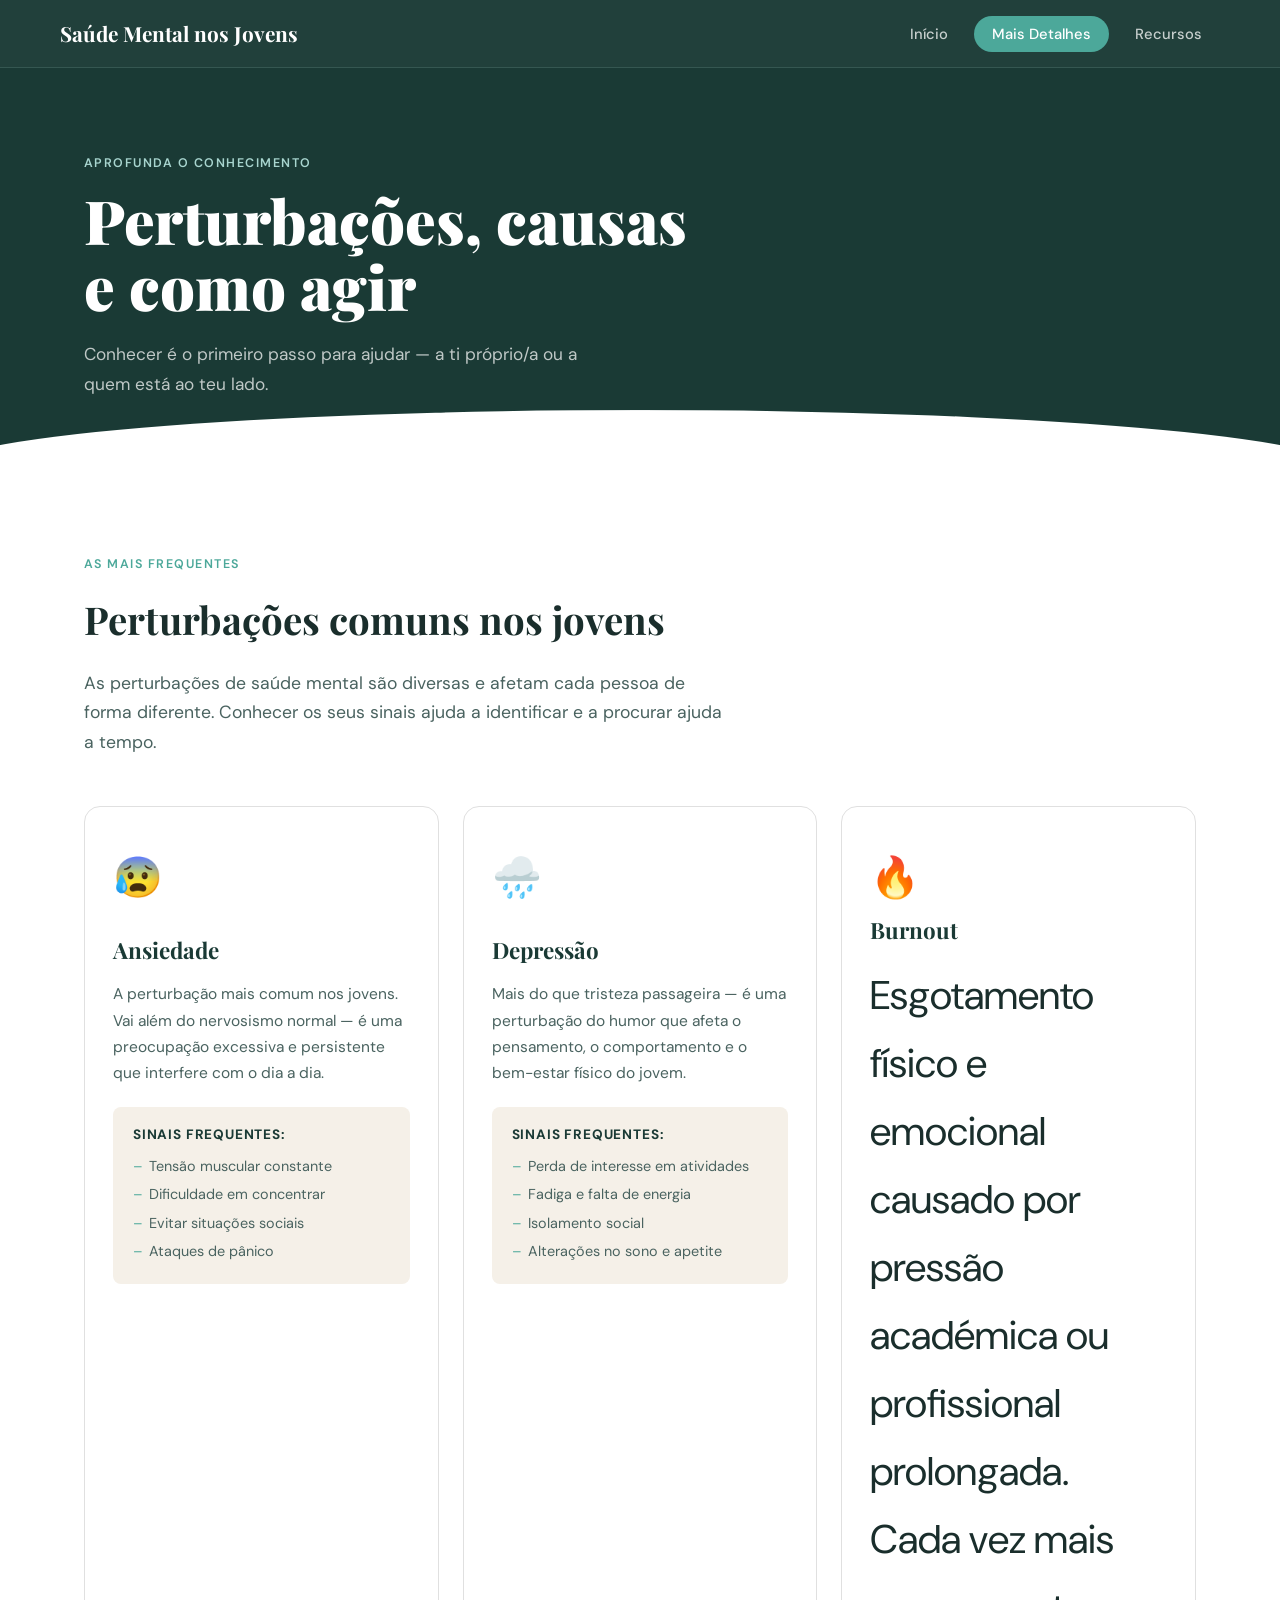
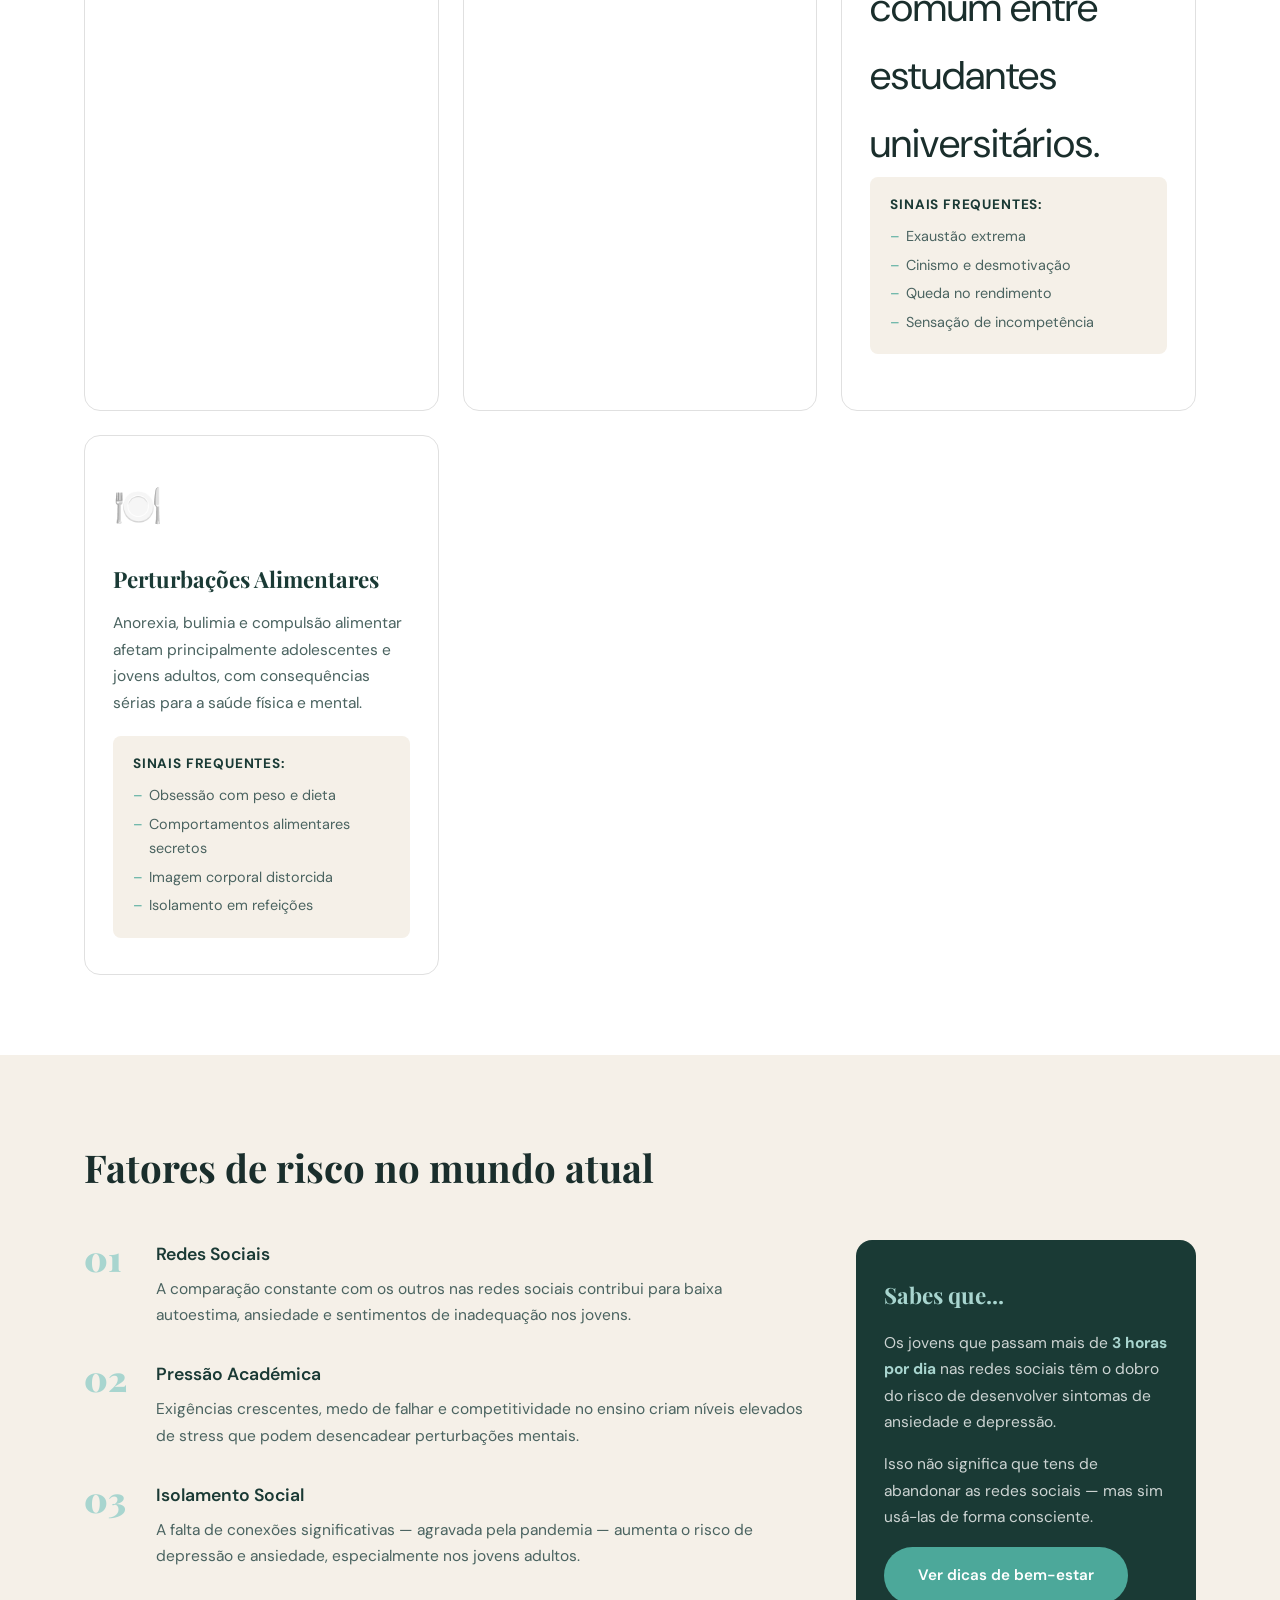
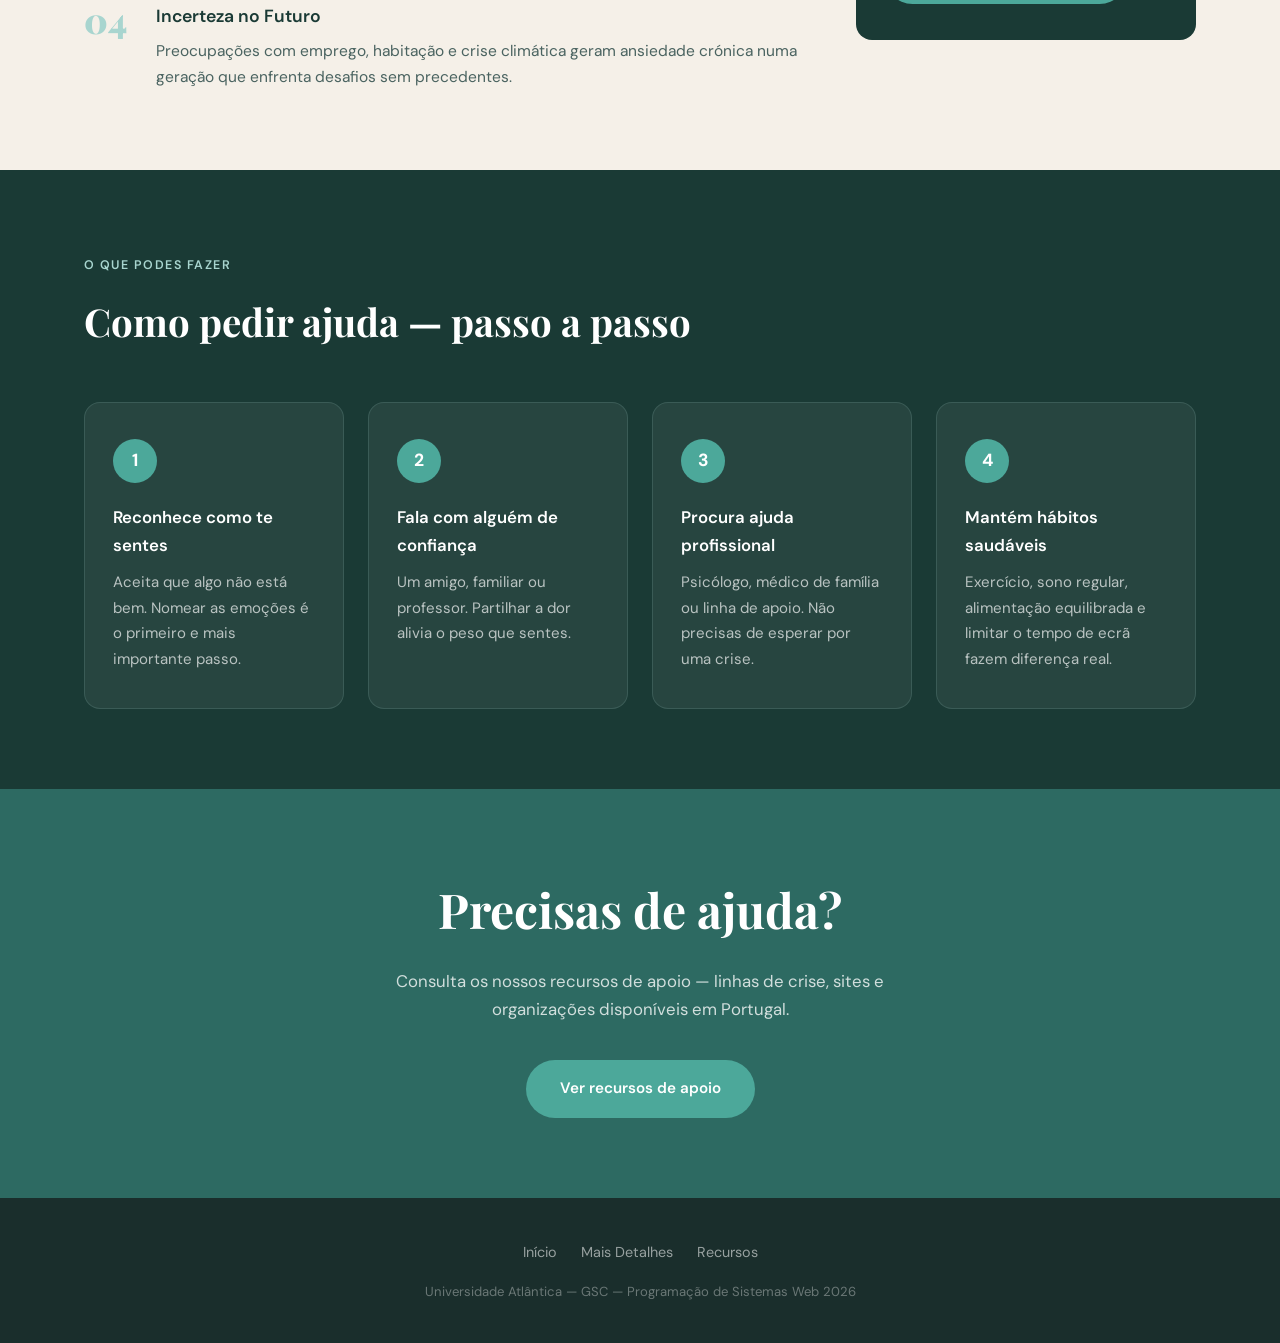
==== commit 6a019c36: "detalhes.html" ====
--- a/detalhes.html
+++ b/detalhes.html
@@ -81,8 +81,7 @@
                     </article>
 
                     <article class="disturbio-card" aria-label="Burnout">
-                        <div class="disturbio-icon">🔥</div>
-                        <h3>Burnout</h3>
+                        <div class="disturbio-icon">🔥 <h3>Burnout</h3>
                         <p>Esgotamento físico e emocional causado por pressão académica ou profissional prolongada. Cada vez mais comum entre estudantes universitários.</p>
                         <div class="sinais">
                             <strong>Sinais frequentes:</strong>
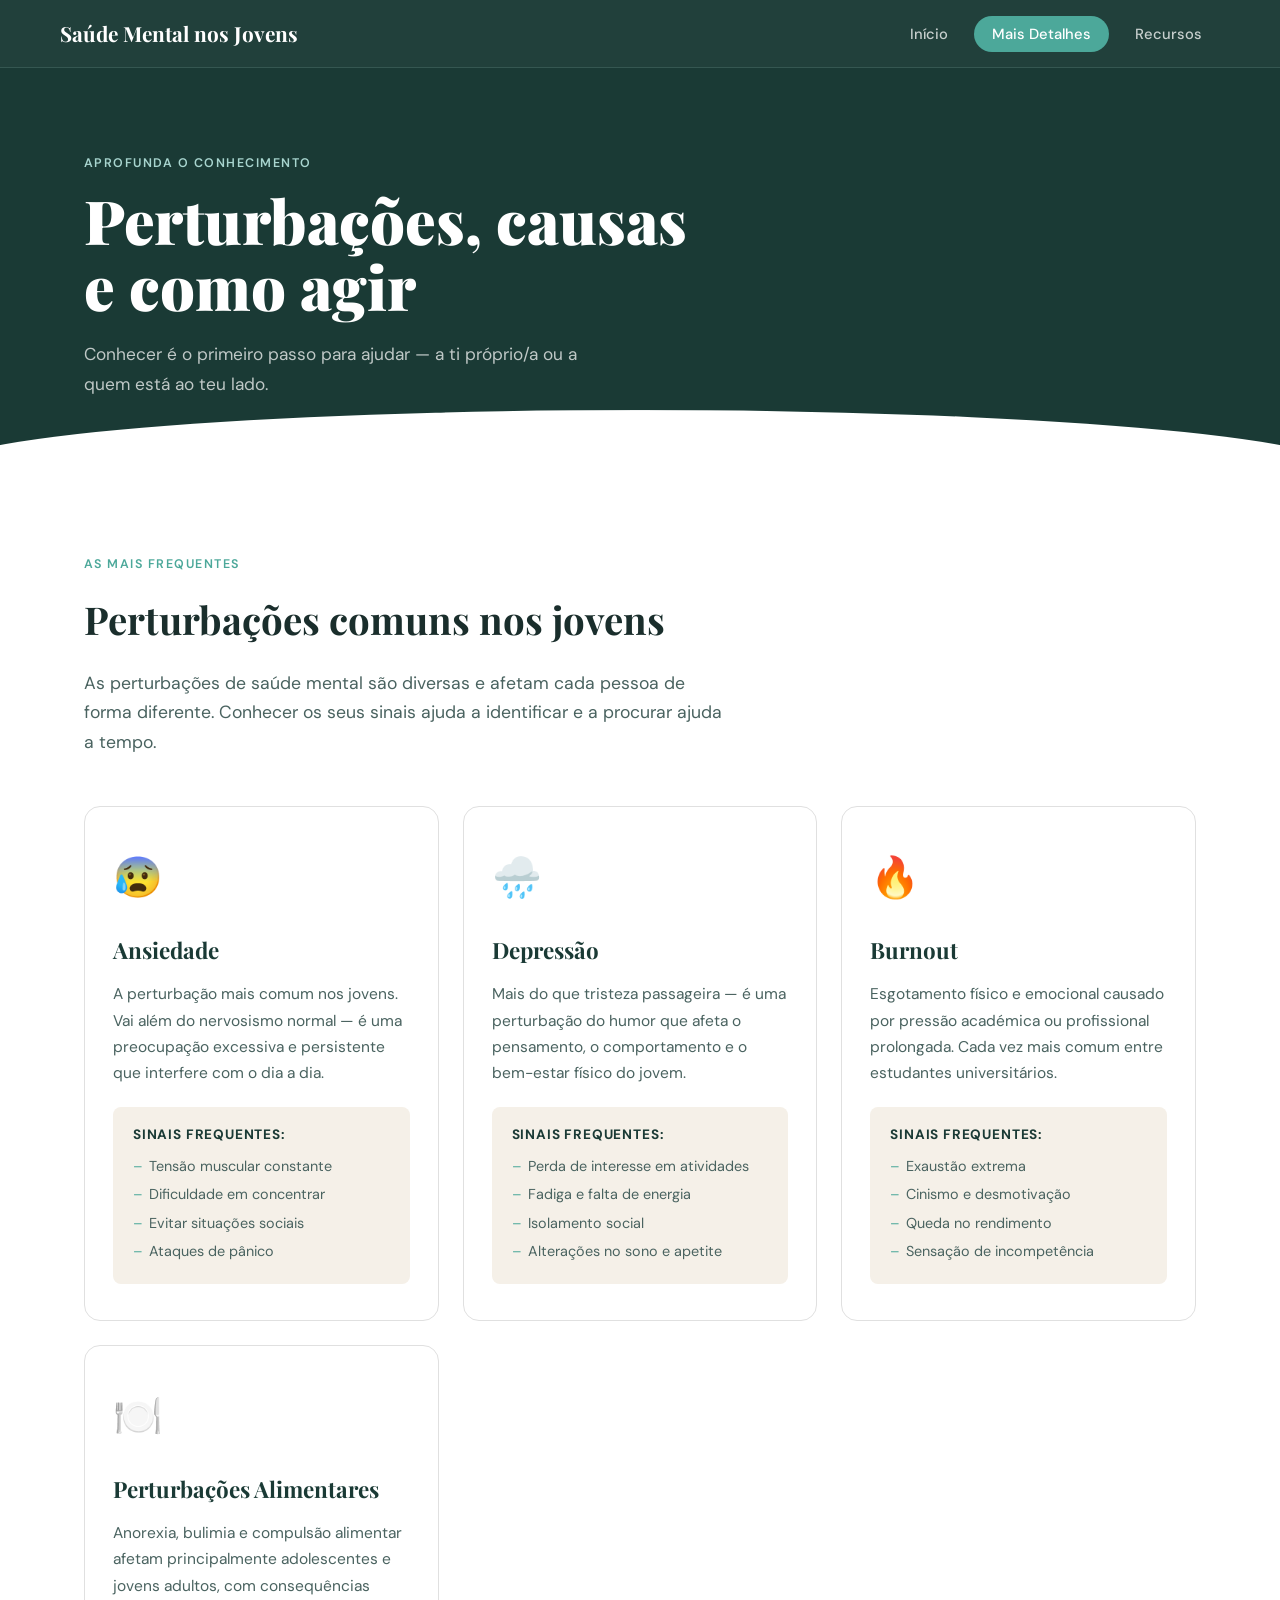
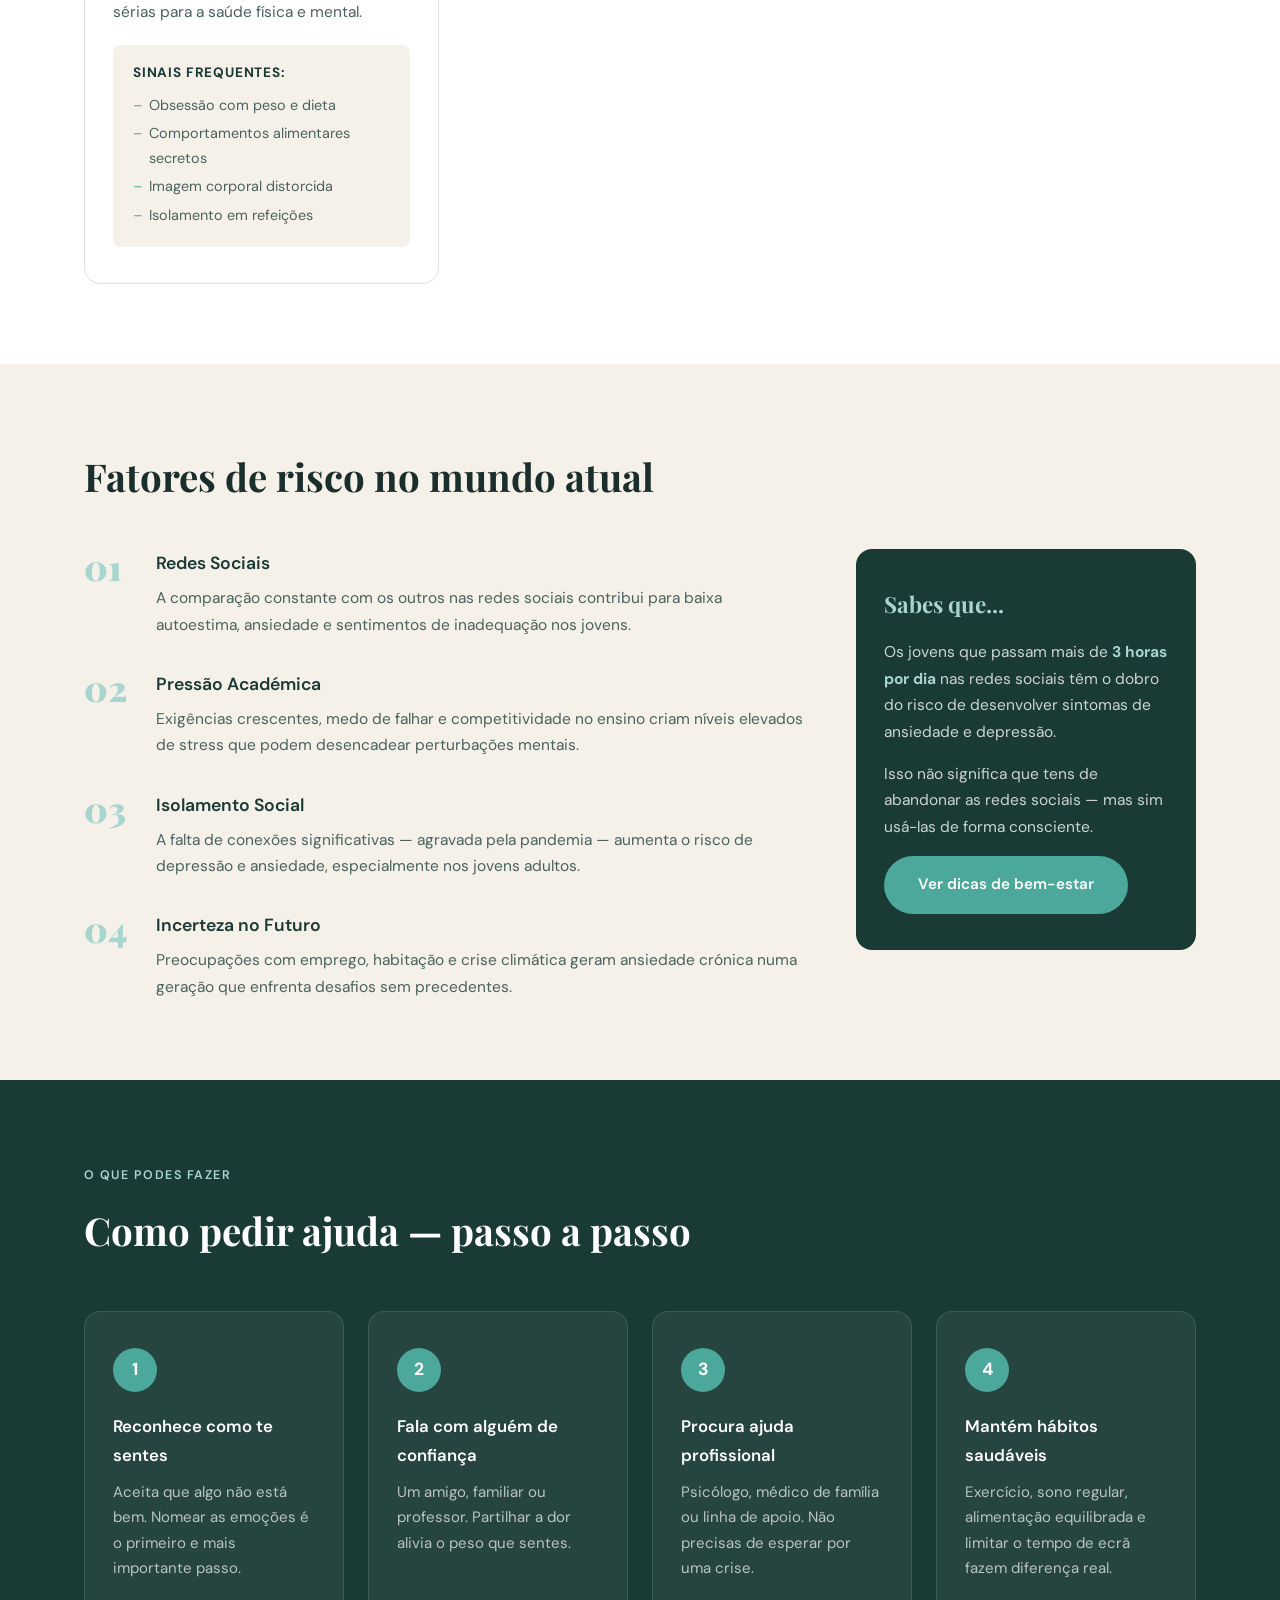
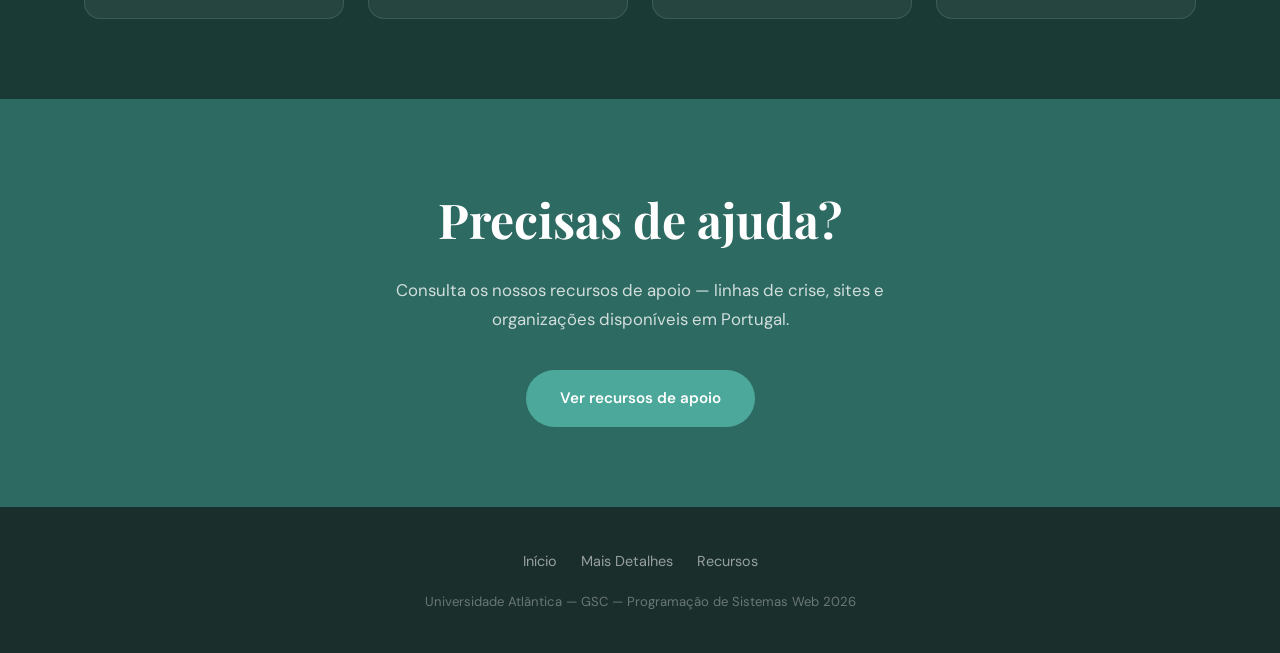
==== commit 74263916: "detalhes.html" ====
--- a/detalhes.html
+++ b/detalhes.html
@@ -81,7 +81,8 @@
                     </article>
 
                     <article class="disturbio-card" aria-label="Burnout">
-                        <div class="disturbio-icon">🔥 <h3>Burnout</h3>
+                        <div class="disturbio-icon">🔥 </div>
+                        <h3>Burnout</h3>
                         <p>Esgotamento físico e emocional causado por pressão académica ou profissional prolongada. Cada vez mais comum entre estudantes universitários.</p>
                         <div class="sinais">
                             <strong>Sinais frequentes:</strong>
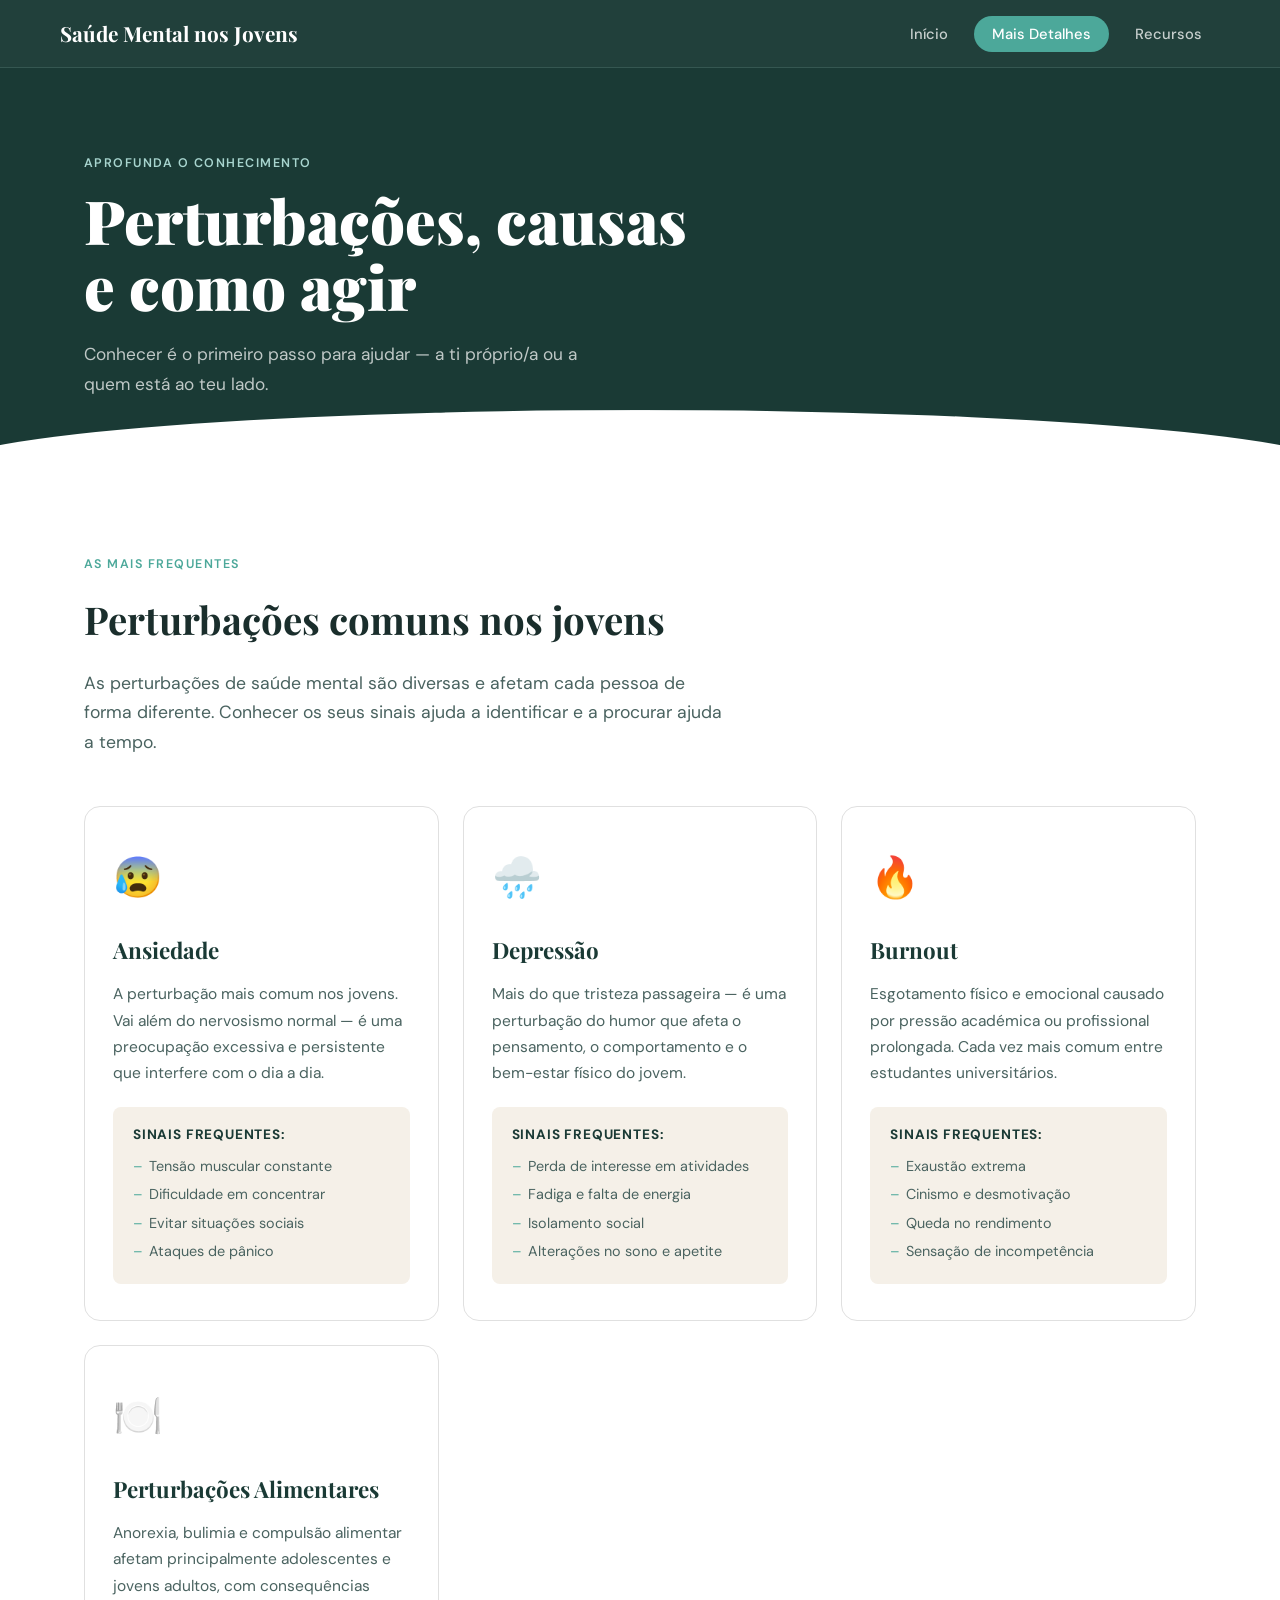
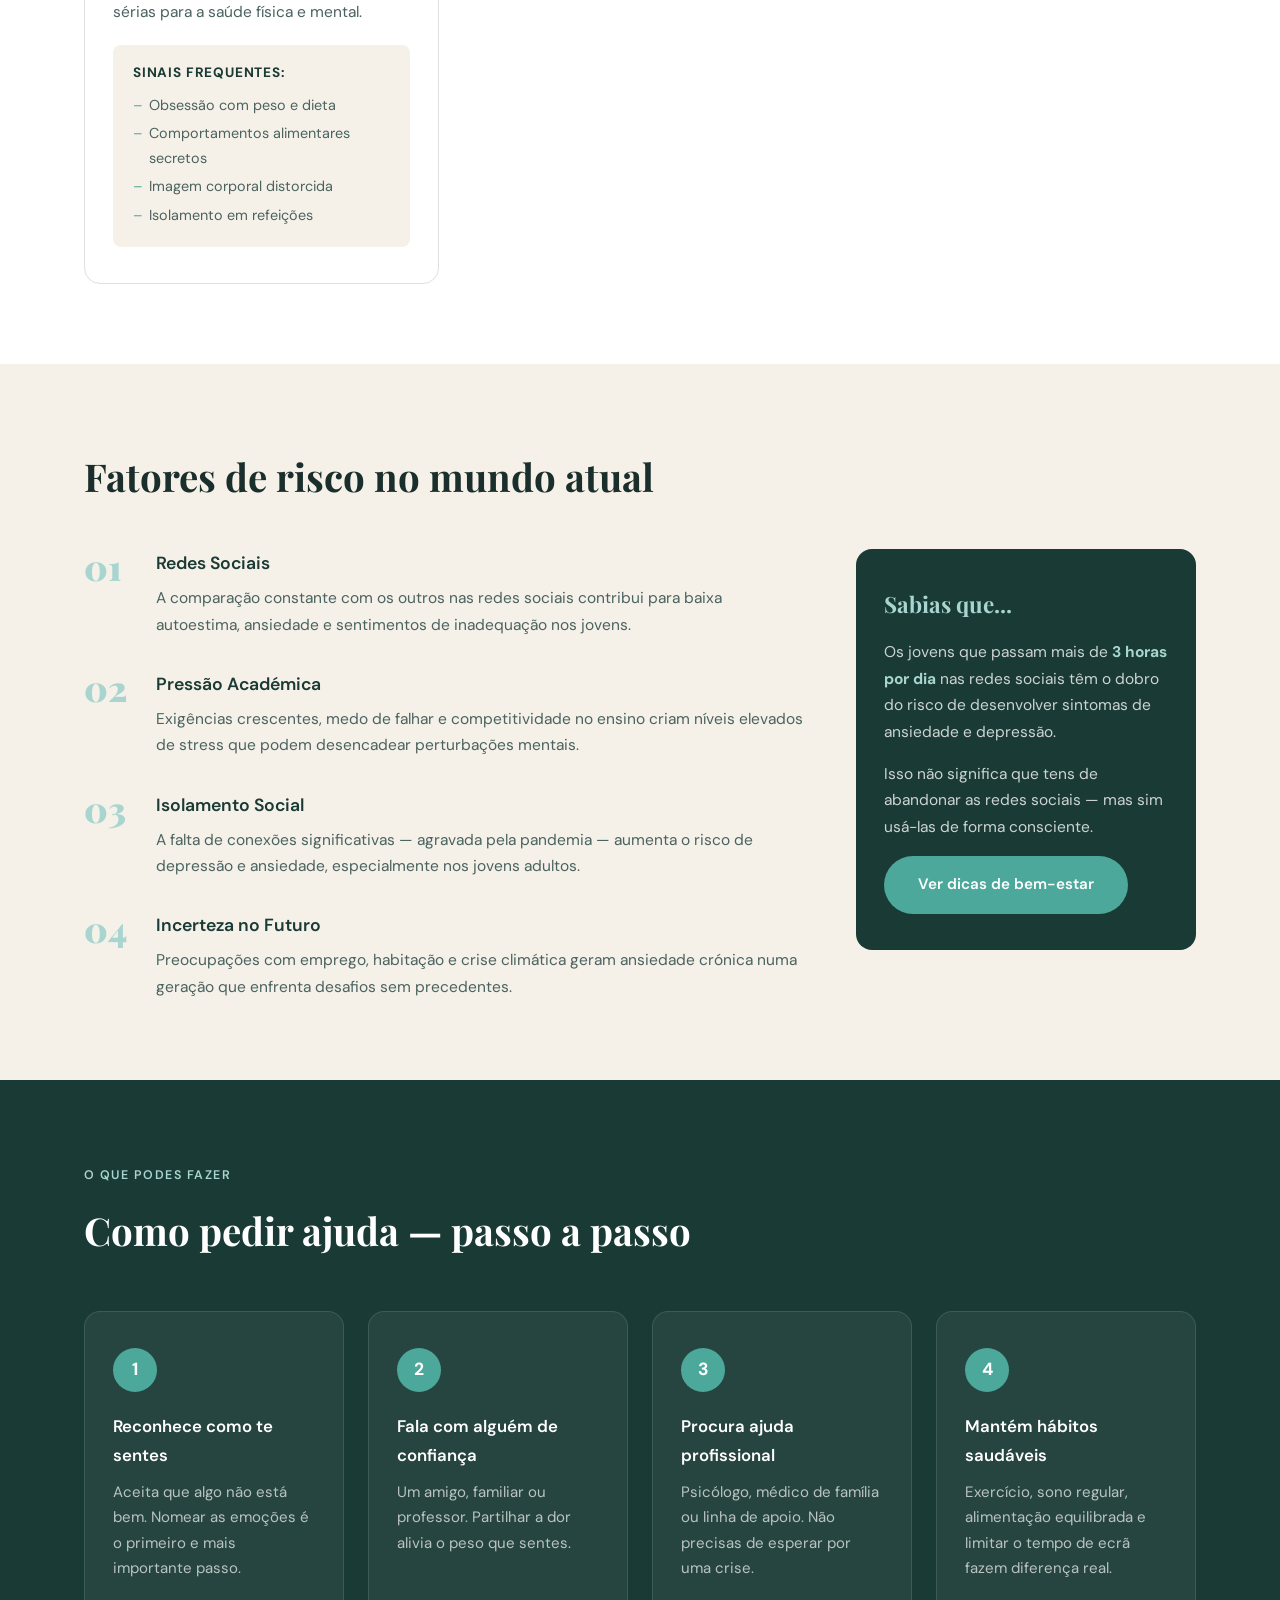
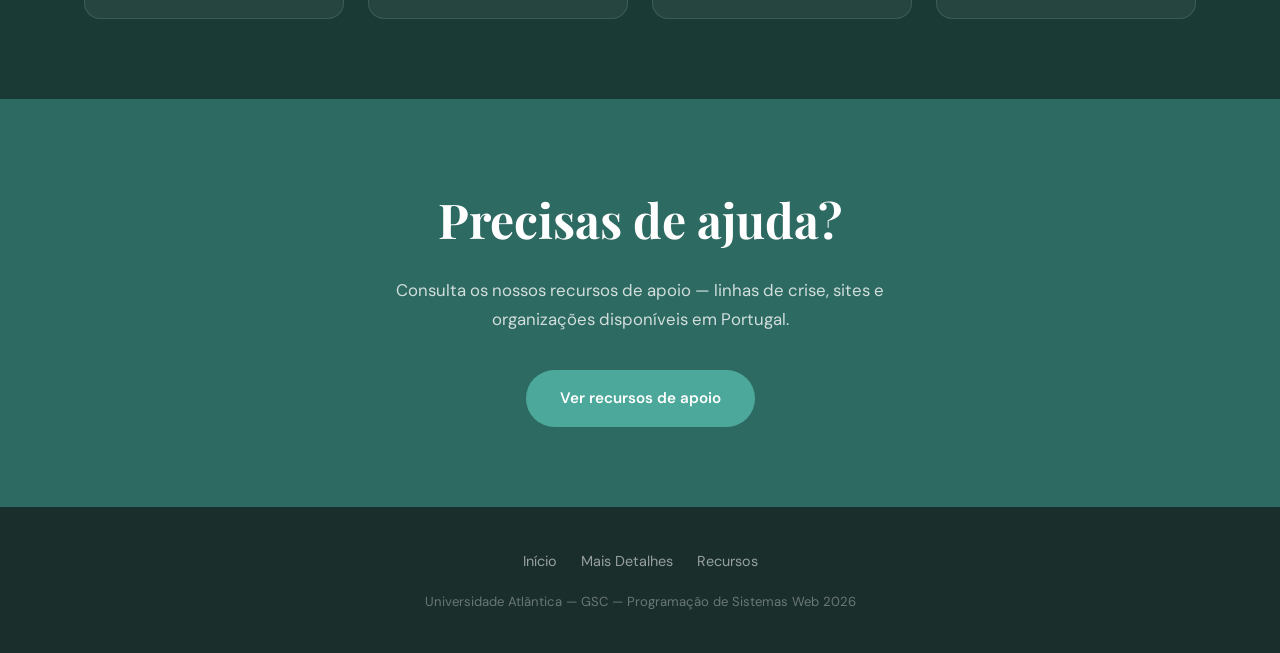
==== commit 0c0778aa: "detalhes.html" ====
--- a/detalhes.html
+++ b/detalhes.html
@@ -80,9 +80,8 @@
                         </div>
                     </article>
 
-                    <article class="disturbio-card" aria-label="Burnout">
-                        <div class="disturbio-icon">🔥 </div>
-                        <h3>Burnout</h3>
+                     <article class="disturbio-card" aria-label="Burnout">
+                        <div class="disturbio-header"><div class="disturbio-icon">🔥</div><h3>Burnout</h3></div>
                         <p>Esgotamento físico e emocional causado por pressão académica ou profissional prolongada. Cada vez mais comum entre estudantes universitários.</p>
                         <div class="sinais">
                             <strong>Sinais frequentes:</strong>
@@ -95,6 +94,7 @@
                         </div>
                     </article>
 
+
                     <article class="disturbio-card" aria-label="Perturbação Alimentar">
                         <div class="disturbio-icon">🍽️</div>
                         <h3>Perturbações Alimentares</h3>
@@ -158,7 +158,7 @@
 
                     <!-- Caixa de destaque -->
                     <aside class="fatores-aside">
-                        <h3>Sabes que...</h3>
+                        <h3>Sabias que...</h3>
                         <p>Os jovens que passam mais de <strong>3 horas por dia</strong> nas redes sociais têm o 
                         dobro do risco de desenvolver sintomas de ansiedade e depressão.</p>
                         <p>Isso não significa que tens de abandonar as redes sociais — mas sim usá-las de forma consciente.</p>
